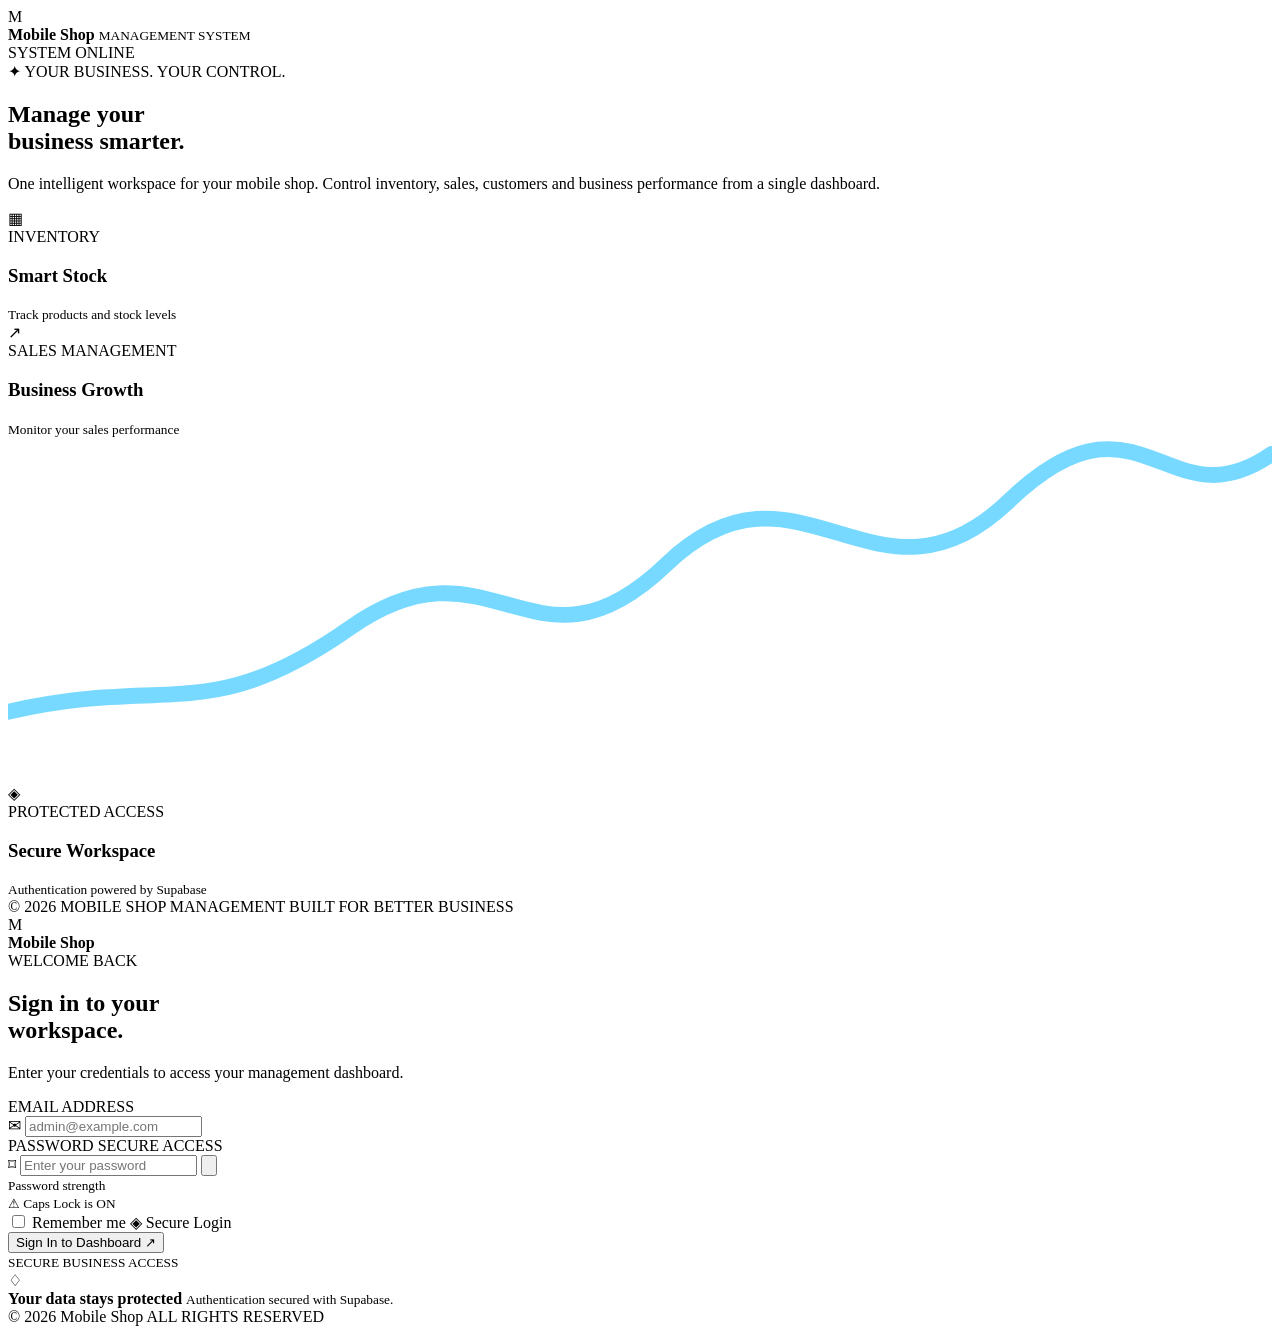
==== index.html @ 95c29c20 "Add files via upload" ====
<!DOCTYPE html>
<html lang="en">
<head>
    <meta charset="UTF-8">
    <meta name="viewport" content="width=device-width, initial-scale=1">
    <meta name="robots" content="noindex,nofollow">
    <title>Mobile Shop Management</title>
</head>
<body>
    <script>
        window.location.replace("./login.html");
    </script>
</body>
</html>
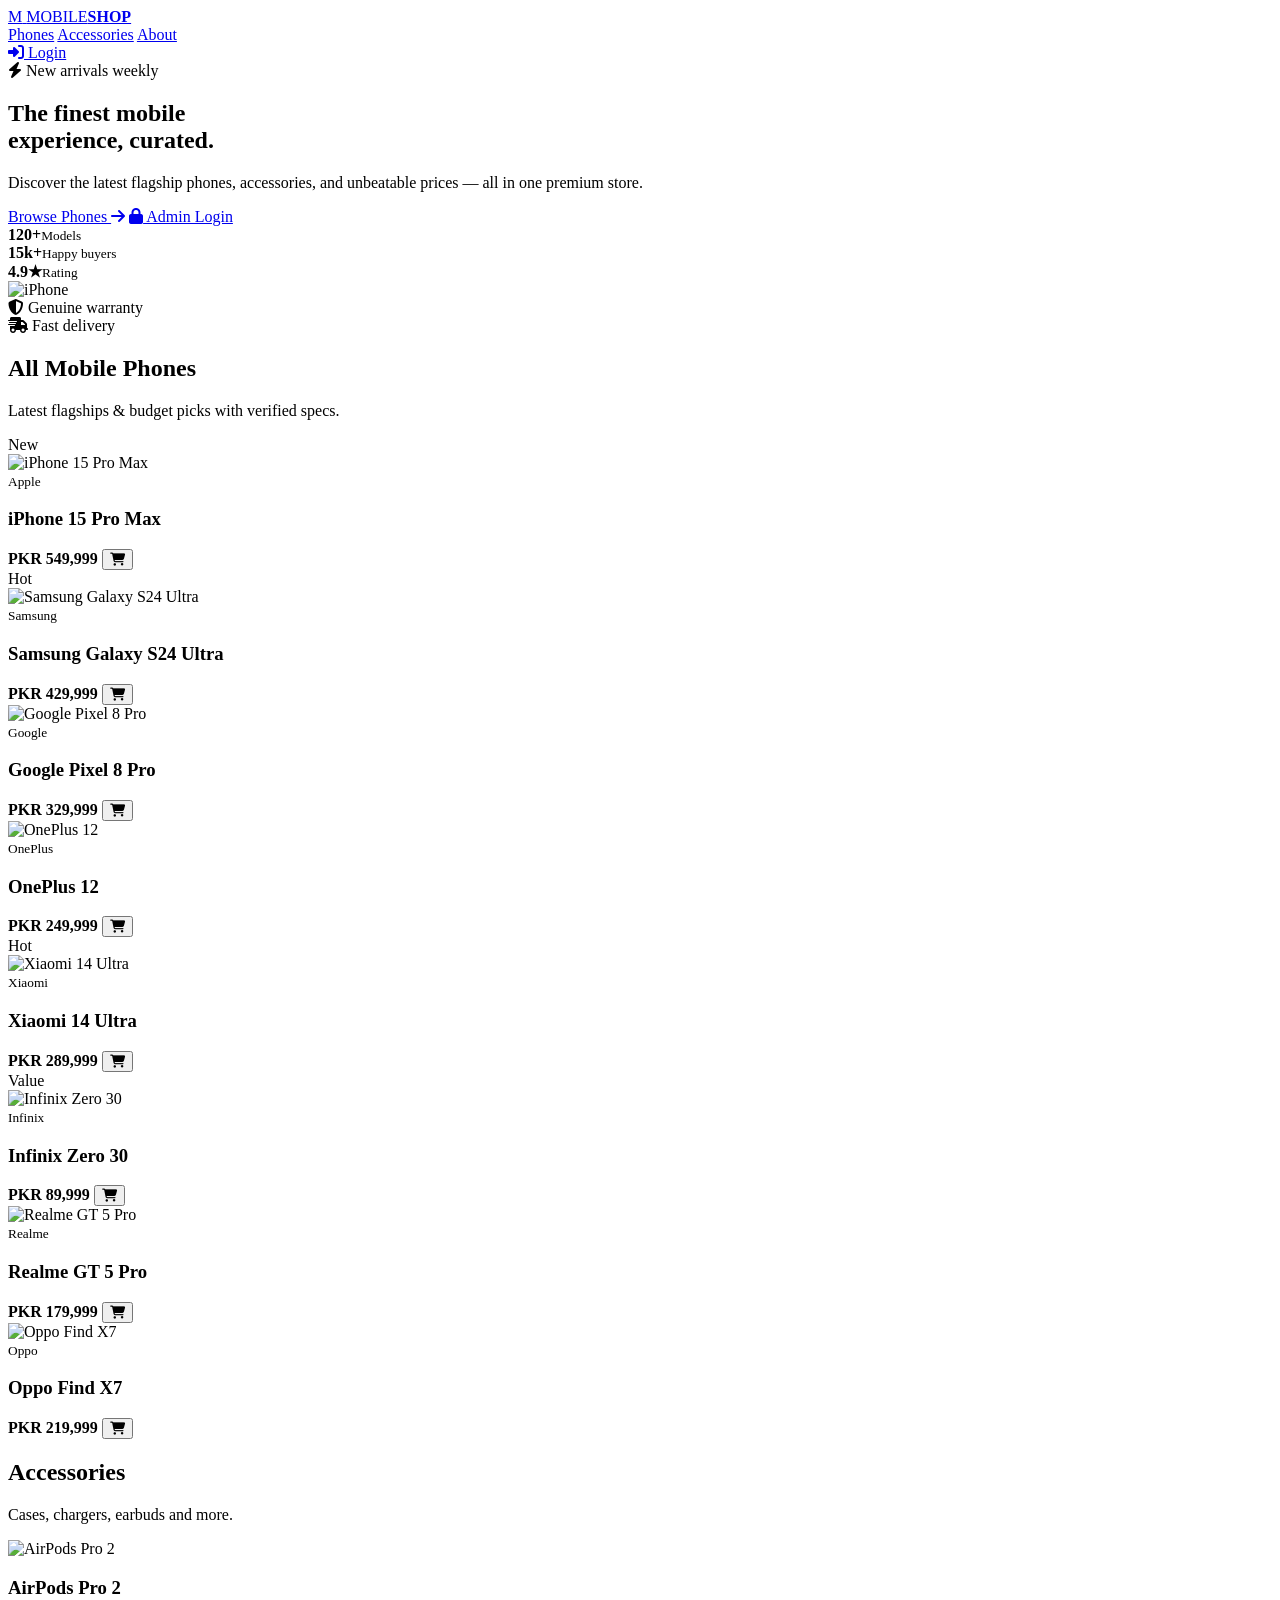
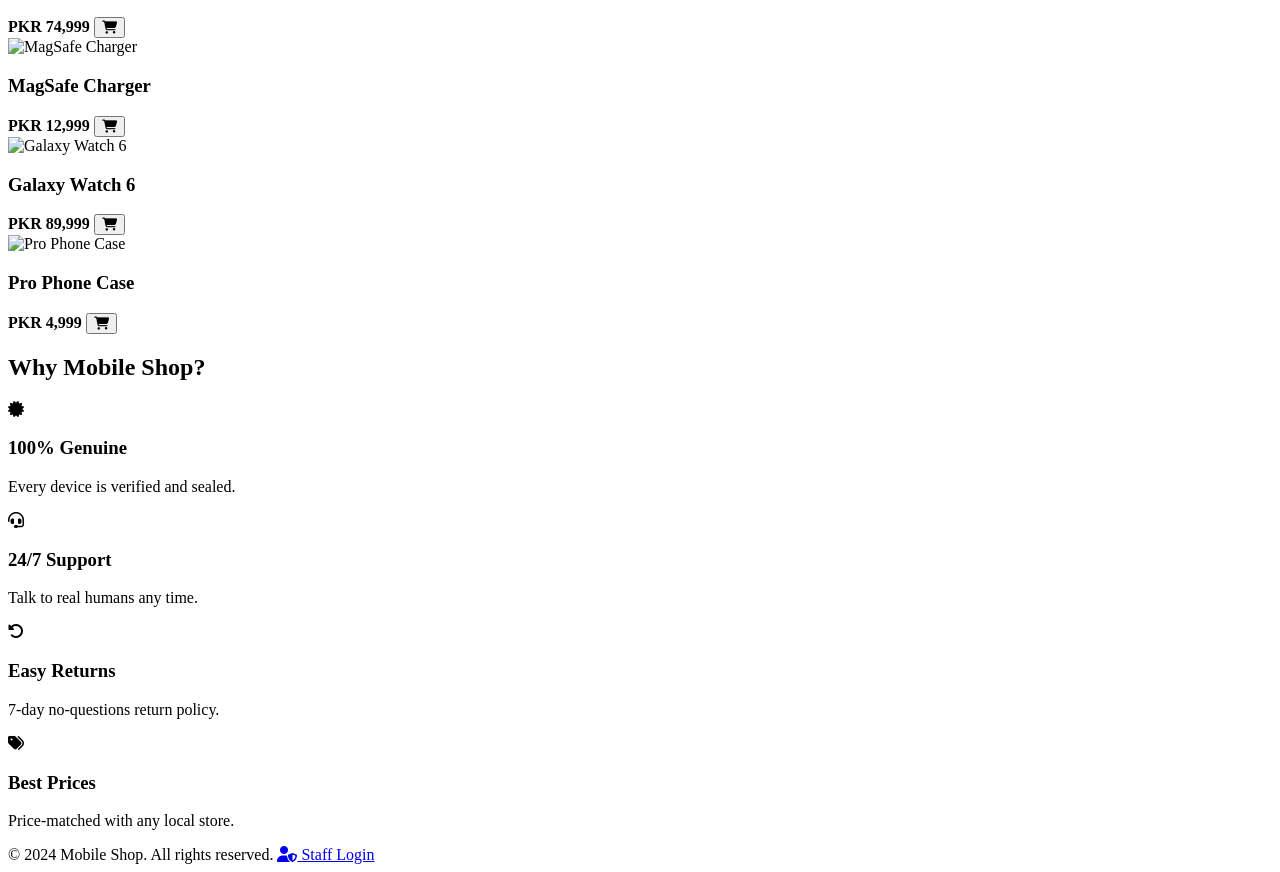
==== commit f0896551: "Update index.html" ====
--- a/index.html
+++ b/index.html
@@ -1,15 +1,136 @@
-
 <!DOCTYPE html>
 <html lang="en">
 <head>
-    <meta charset="UTF-8">
-    <meta name="viewport" content="width=device-width, initial-scale=1">
-    <meta name="robots" content="noindex,nofollow">
-    <title>Mobile Shop Management</title>
+<meta charset="UTF-8">
+<meta name="viewport" content="width=device-width, initial-scale=1">
+<title>Mobile Shop — Premium Phones & Accessories</title>
+<link rel="stylesheet" href="https://cdnjs.cloudflare.com/ajax/libs/font-awesome/6.4.0/css/all.min.css">
+<link rel="stylesheet" href="css/landing.css">
 </head>
 <body>
-    <script>
-        window.location.replace("./login.html");
-    </script>
+
+<!-- Liquid blobs -->
+<div class="blob blob-1"></div>
+<div class="blob blob-2"></div>
+<div class="blob blob-3"></div>
+<div class="blob blob-4"></div>
+
+<!-- NAV -->
+<header class="nav glass">
+    <a href="#" class="brand">
+        <span class="brand-mark">M</span>
+        <span>MOBILE<b>SHOP</b></span>
+    </a>
+    <nav class="nav-links">
+        <a href="#phones">Phones</a>
+        <a href="#accessories">Accessories</a>
+        <a href="#about">About</a>
+    </nav>
+    <a href="login.html" class="btn-login">
+        <i class="fa-solid fa-right-to-bracket"></i> Login
+    </a>
+</header>
+
+<!-- HERO -->
+<section class="hero">
+    <div class="hero-text">
+        <span class="chip glass"><i class="fa-solid fa-bolt"></i> New arrivals weekly</span>
+        <h1>The <span>finest</span> mobile<br>experience, curated.</h1>
+        <p>Discover the latest flagship phones, accessories, and unbeatable prices — all in one premium store.</p>
+        <div class="hero-actions">
+            <a href="#phones" class="btn-primary">Browse Phones <i class="fa-solid fa-arrow-right"></i></a>
+            <a href="login.html" class="btn-ghost glass"><i class="fa-solid fa-lock"></i> Admin Login</a>
+        </div>
+        <div class="stats glass">
+            <div><strong>120+</strong><small>Models</small></div>
+            <div><strong>15k+</strong><small>Happy buyers</small></div>
+            <div><strong>4.9★</strong><small>Rating</small></div>
+        </div>
+    </div>
+    <div class="hero-visual glass">
+        <img src="https://images.unsplash.com/photo-1592750475338-74b7b21085ab?w=700&q=80" alt="iPhone">
+        <div class="floating-card fc1 glass">
+            <i class="fa-solid fa-shield-halved"></i>
+            <span>Genuine warranty</span>
+        </div>
+        <div class="floating-card fc2 glass">
+            <i class="fa-solid fa-truck-fast"></i>
+            <span>Fast delivery</span>
+        </div>
+    </div>
+</section>
+
+<!-- PHONES -->
+<section id="phones" class="section">
+    <div class="section-head">
+        <h2>All Mobile Phones</h2>
+        <p>Latest flagships & budget picks with verified specs.</p>
+    </div>
+    <div class="grid" id="phoneGrid"></div>
+</section>
+
+<!-- ACCESSORIES -->
+<section id="accessories" class="section">
+    <div class="section-head">
+        <h2>Accessories</h2>
+        <p>Cases, chargers, earbuds and more.</p>
+    </div>
+    <div class="grid accessories" id="accGrid"></div>
+</section>
+
+<!-- ABOUT -->
+<section id="about" class="section about glass">
+    <h2>Why Mobile Shop?</h2>
+    <div class="about-grid">
+        <div><i class="fa-solid fa-certificate"></i><h3>100% Genuine</h3><p>Every device is verified and sealed.</p></div>
+        <div><i class="fa-solid fa-headset"></i><h3>24/7 Support</h3><p>Talk to real humans any time.</p></div>
+        <div><i class="fa-solid fa-rotate-left"></i><h3>Easy Returns</h3><p>7-day no-questions return policy.</p></div>
+        <div><i class="fa-solid fa-tags"></i><h3>Best Prices</h3><p>Price-matched with any local store.</p></div>
+    </div>
+</section>
+
+<footer class="footer">
+    <span>© 2024 Mobile Shop. All rights reserved.</span>
+    <a href="login.html"><i class="fa-solid fa-user-shield"></i> Staff Login</a>
+</footer>
+
+<script>
+/* ---------- Product data ---------- */
+const phones = [
+  { name:"iPhone 15 Pro Max", brand:"Apple", price:"PKR 549,999", img:"https://images.unsplash.com/photo-1592750475338-74b7b21085ab?w=500&q=80", tag:"New" },
+  { name:"Samsung Galaxy S24 Ultra", brand:"Samsung", price:"PKR 429,999", img:"https://images.unsplash.com/photo-1610945265064-0e34e5519bbf?w=500&q=80", tag:"Hot" },
+  { name:"Google Pixel 8 Pro", brand:"Google", price:"PKR 329,999", img:"https://images.unsplash.com/photo-1598327105666-5b89351aff97?w=500&q=80", tag:"" },
+  { name:"OnePlus 12", brand:"OnePlus", price:"PKR 249,999", img:"https://images.unsplash.com/photo-1567581935884-3349723552ca?w=500&q=80", tag:"" },
+  { name:"Xiaomi 14 Ultra", brand:"Xiaomi", price:"PKR 289,999", img:"https://images.unsplash.com/photo-1511707171634-5f897ff02aa9?w=500&q=80", tag:"Hot" },
+  { name:"Infinix Zero 30", brand:"Infinix", price:"PKR 89,999", img:"https://images.unsplash.com/photo-1565849904461-04a58ad377e0?w=500&q=80", tag:"Value" },
+  { name:"Realme GT 5 Pro", brand:"Realme", price:"PKR 179,999", img:"https://images.unsplash.com/photo-1574944985070-8f3ebc6b79d2?w=500&q=80", tag:"" },
+  { name:"Oppo Find X7", brand:"Oppo", price:"PKR 219,999", img:"https://images.unsplash.com/photo-1580910051074-3eb694886505?w=500&q=80", tag:"" },
+];
+
+const accessories = [
+  { name:"AirPods Pro 2", price:"PKR 74,999", img:"https://images.unsplash.com/photo-1600294037681-c80b4cb5b434?w=500&q=80" },
+  { name:"MagSafe Charger", price:"PKR 12,999", img:"https://images.unsplash.com/photo-1583863788434-e58a36330cf0?w=500&q=80" },
+  { name:"Galaxy Watch 6", price:"PKR 89,999", img:"https://images.unsplash.com/photo-1523275335684-37898b6baf30?w=500&q=80" },
+  { name:"Pro Phone Case", price:"PKR 4,999", img:"https://images.unsplash.com/photo-1541877944-ac82a091518a?w=500&q=80" },
+];
+
+/* ---------- Render ---------- */
+const card = (p) => `
+  <article class="product glass">
+    ${p.tag ? `<span class="tag">${p.tag}</span>` : ""}
+    <div class="product-img"><img src="${p.img}" alt="${p.name}" loading="lazy"></div>
+    <div class="product-info">
+      ${p.brand ? `<small>${p.brand}</small>` : ""}
+      <h3>${p.name}</h3>
+      <div class="price-row">
+        <strong>${p.price}</strong>
+        <button class="btn-cart" aria-label="Add to cart"><i class="fa-solid fa-cart-shopping"></i></button>
+      </div>
+    </div>
+  </article>`;
+
+document.getElementById('phoneGrid').innerHTML = phones.map(card).join('');
+document.getElementById('accGrid').innerHTML = accessories.map(card).join('');
+</script>
 </body>
 </html>
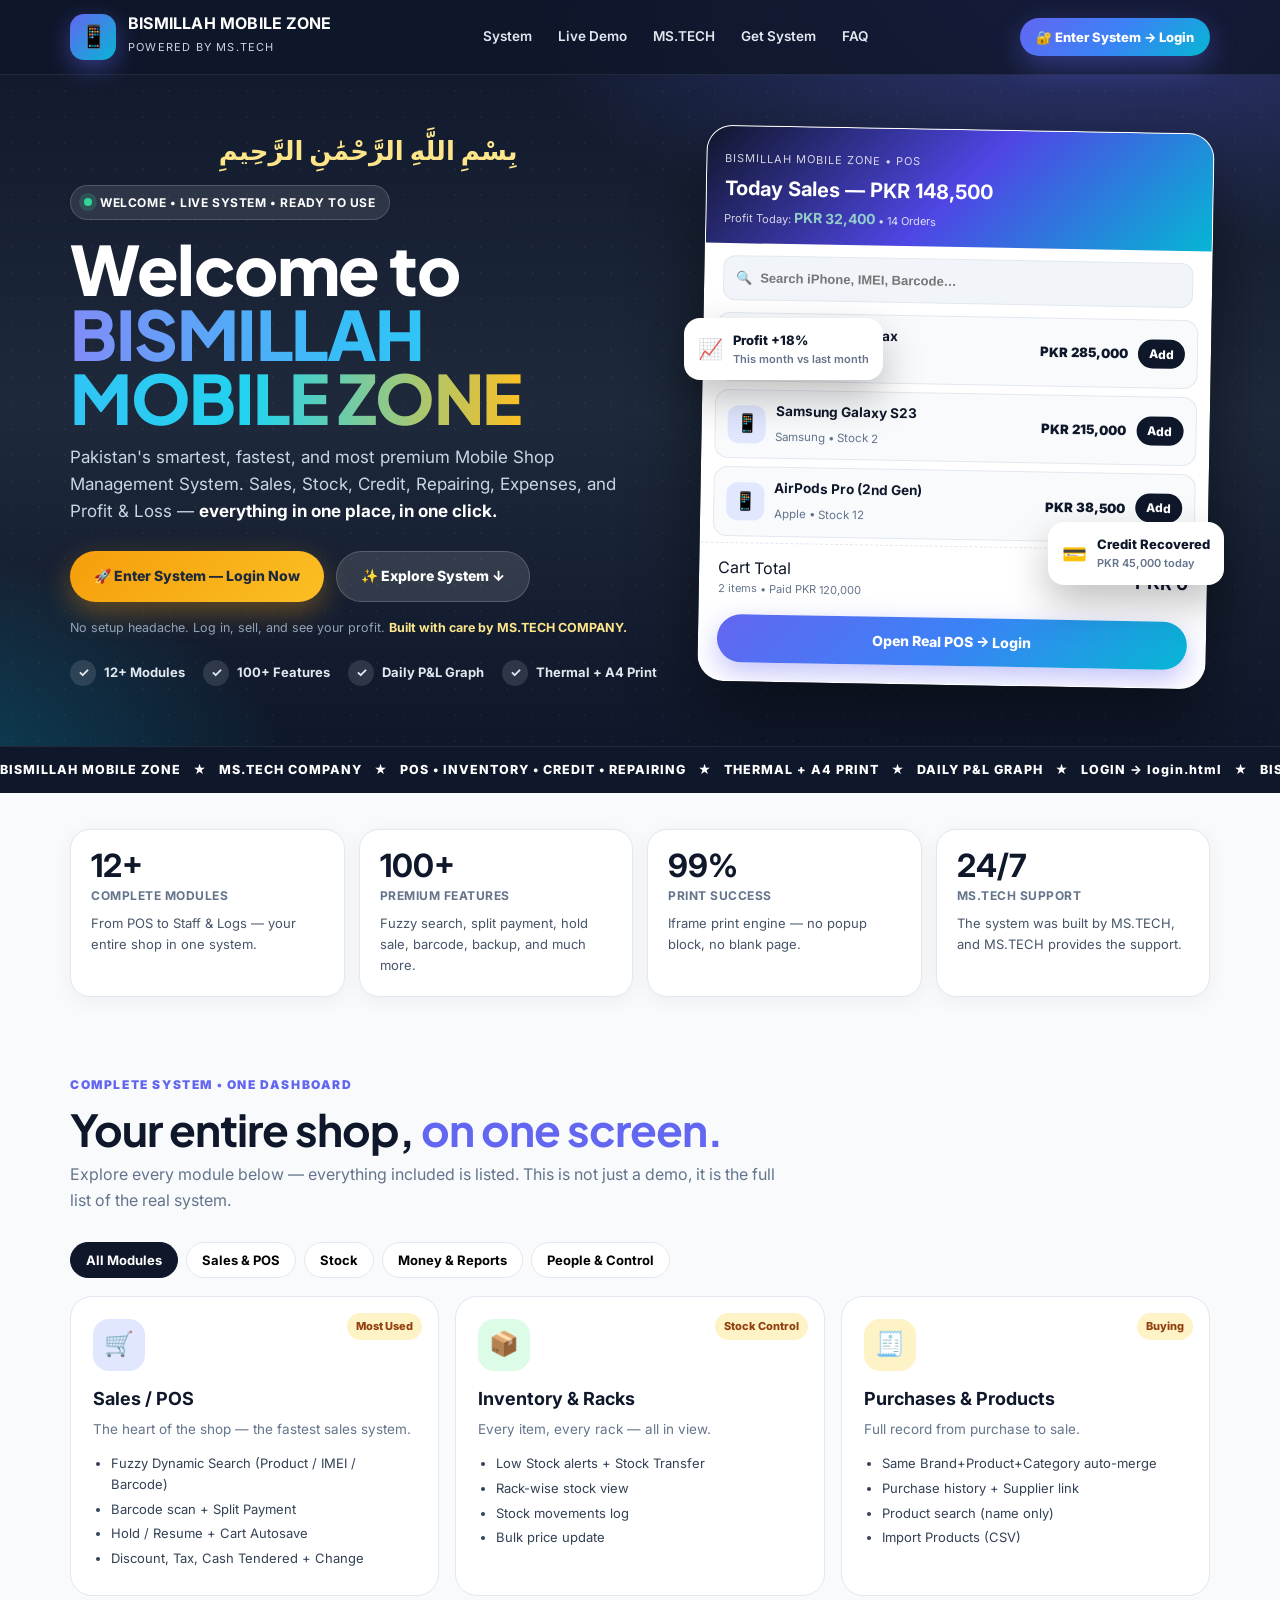
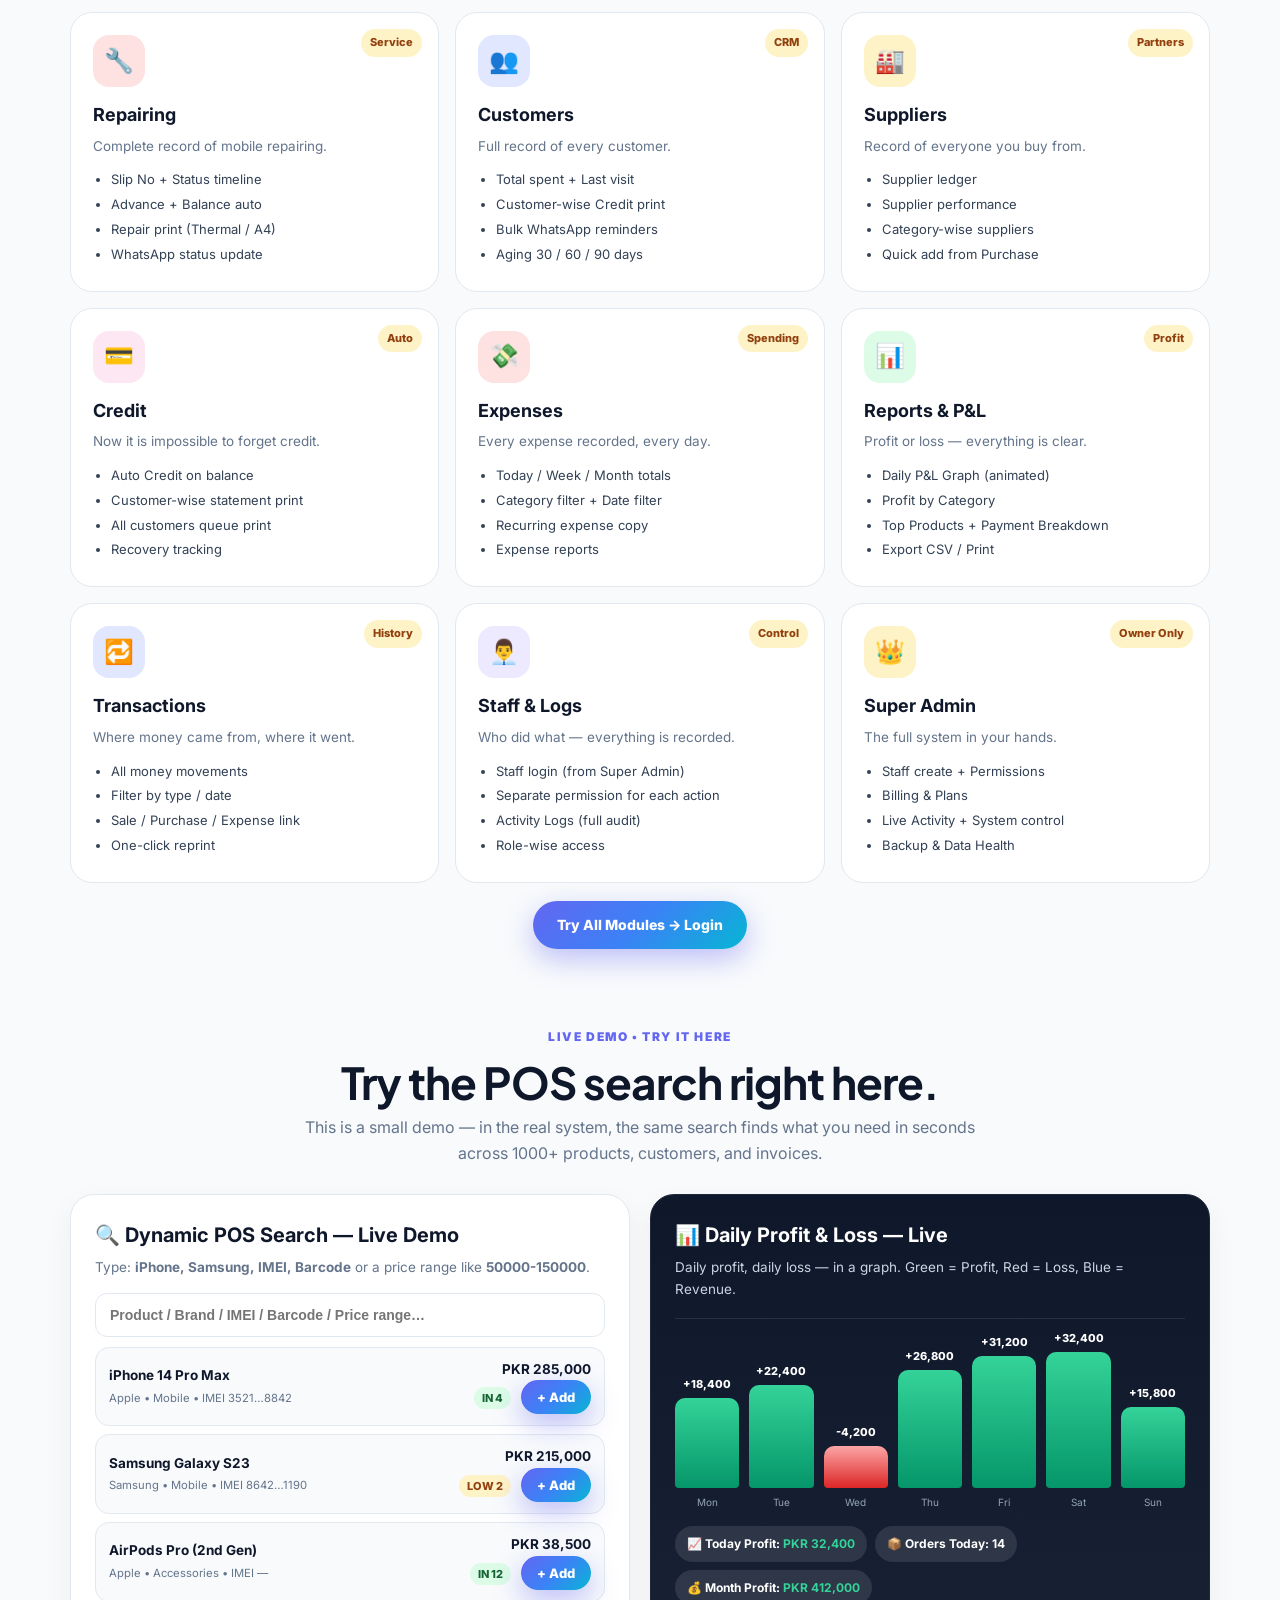
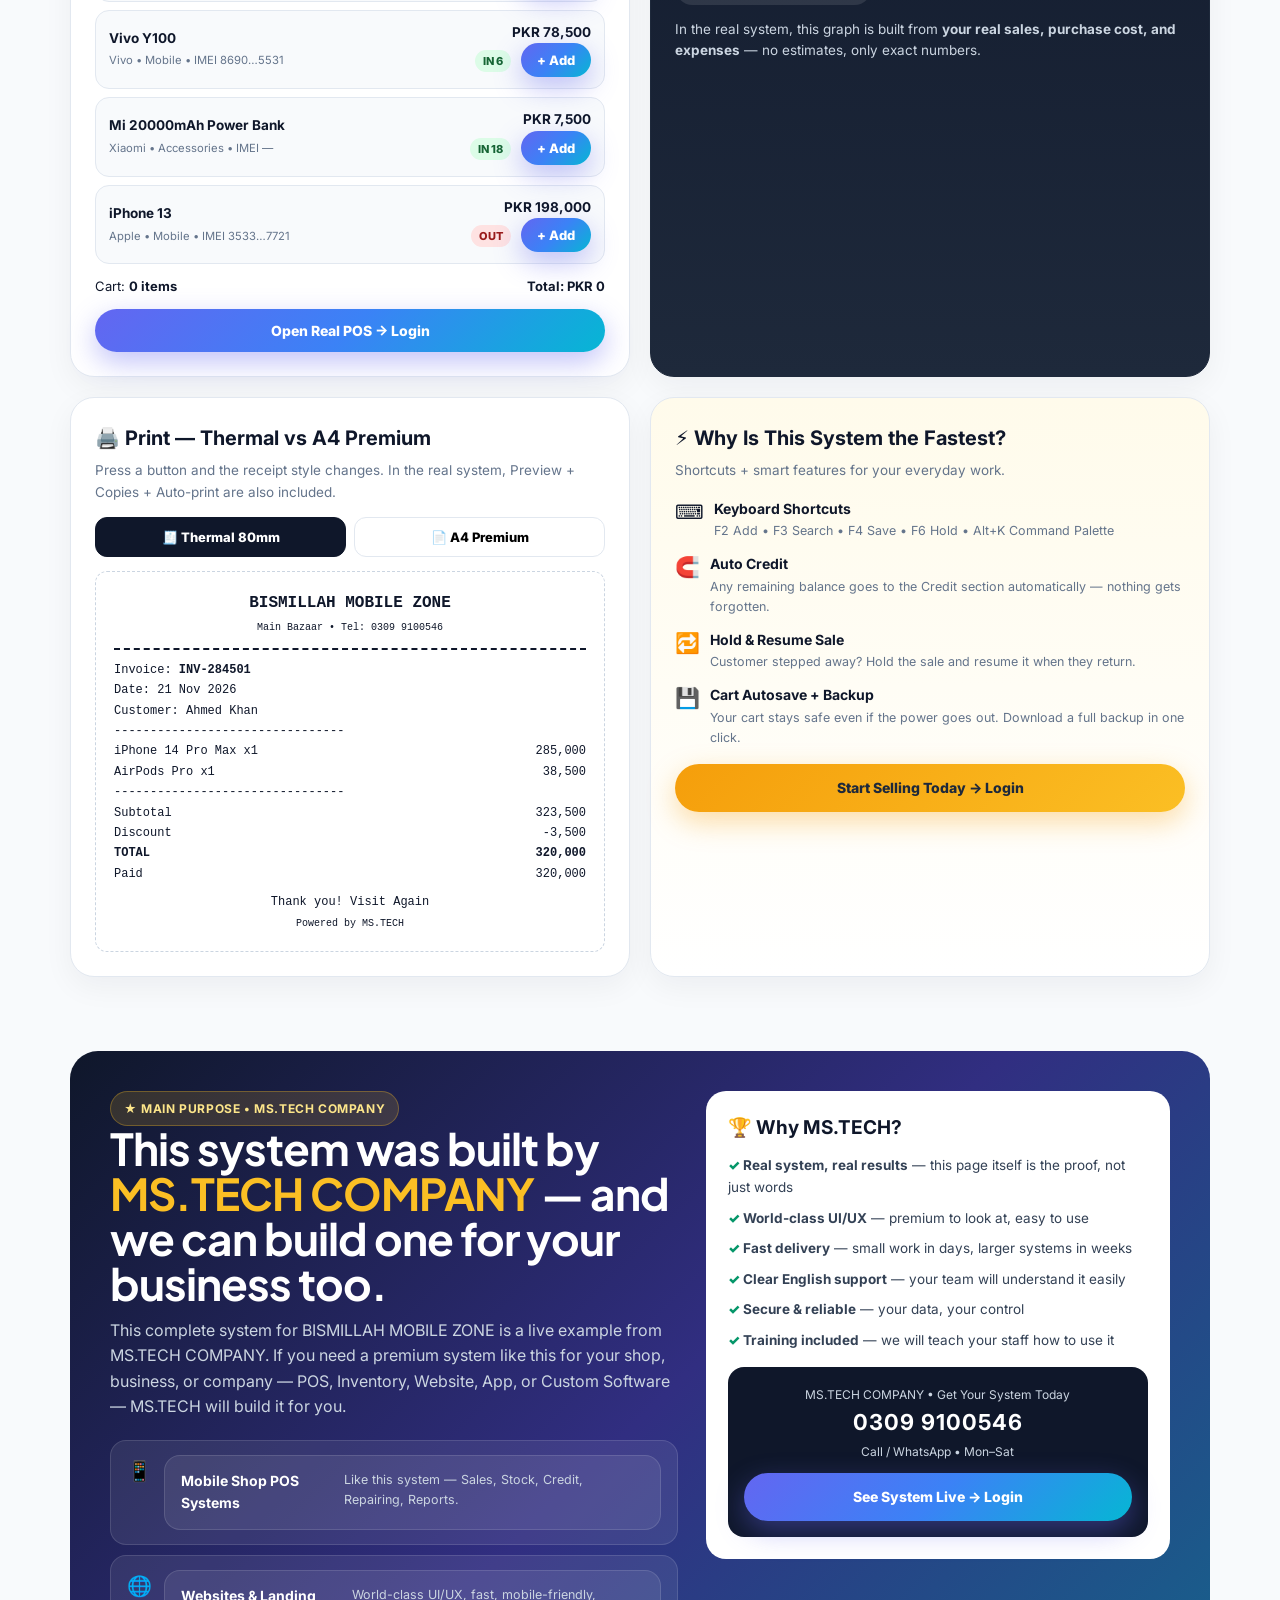
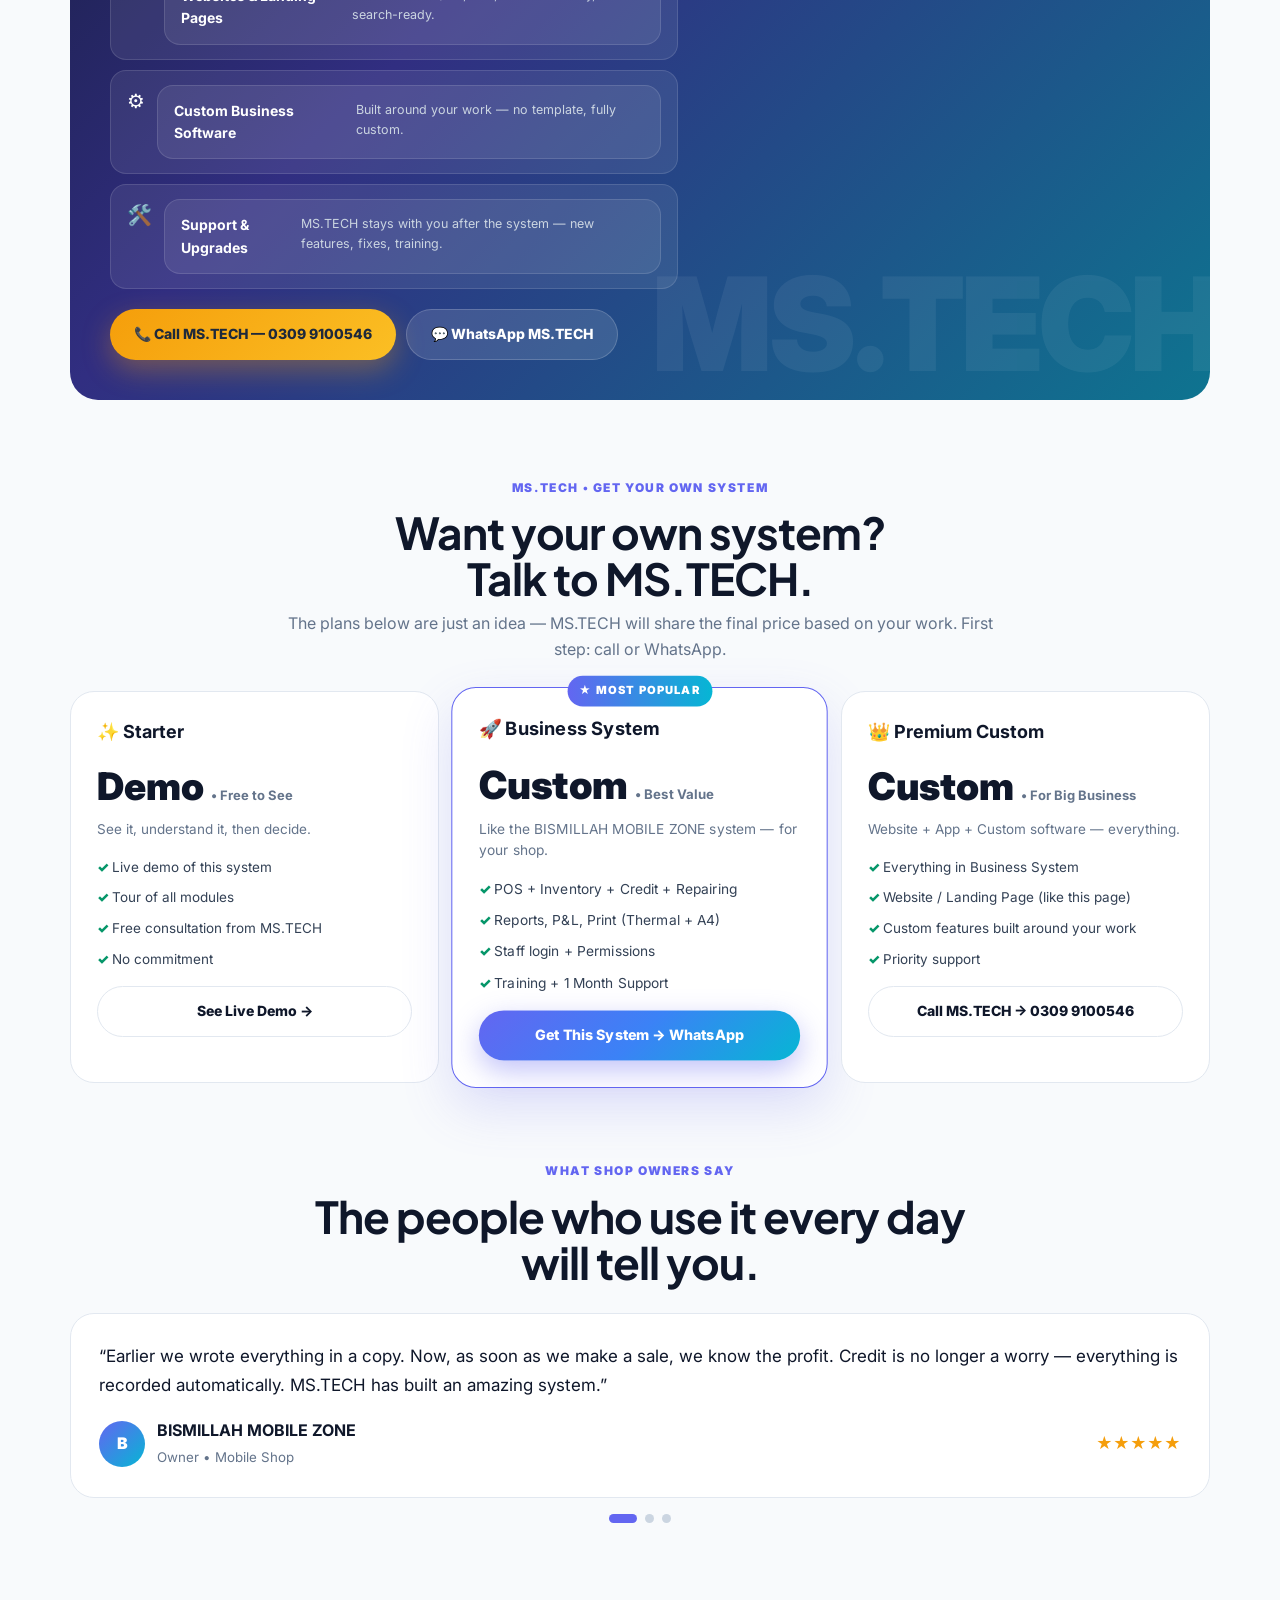
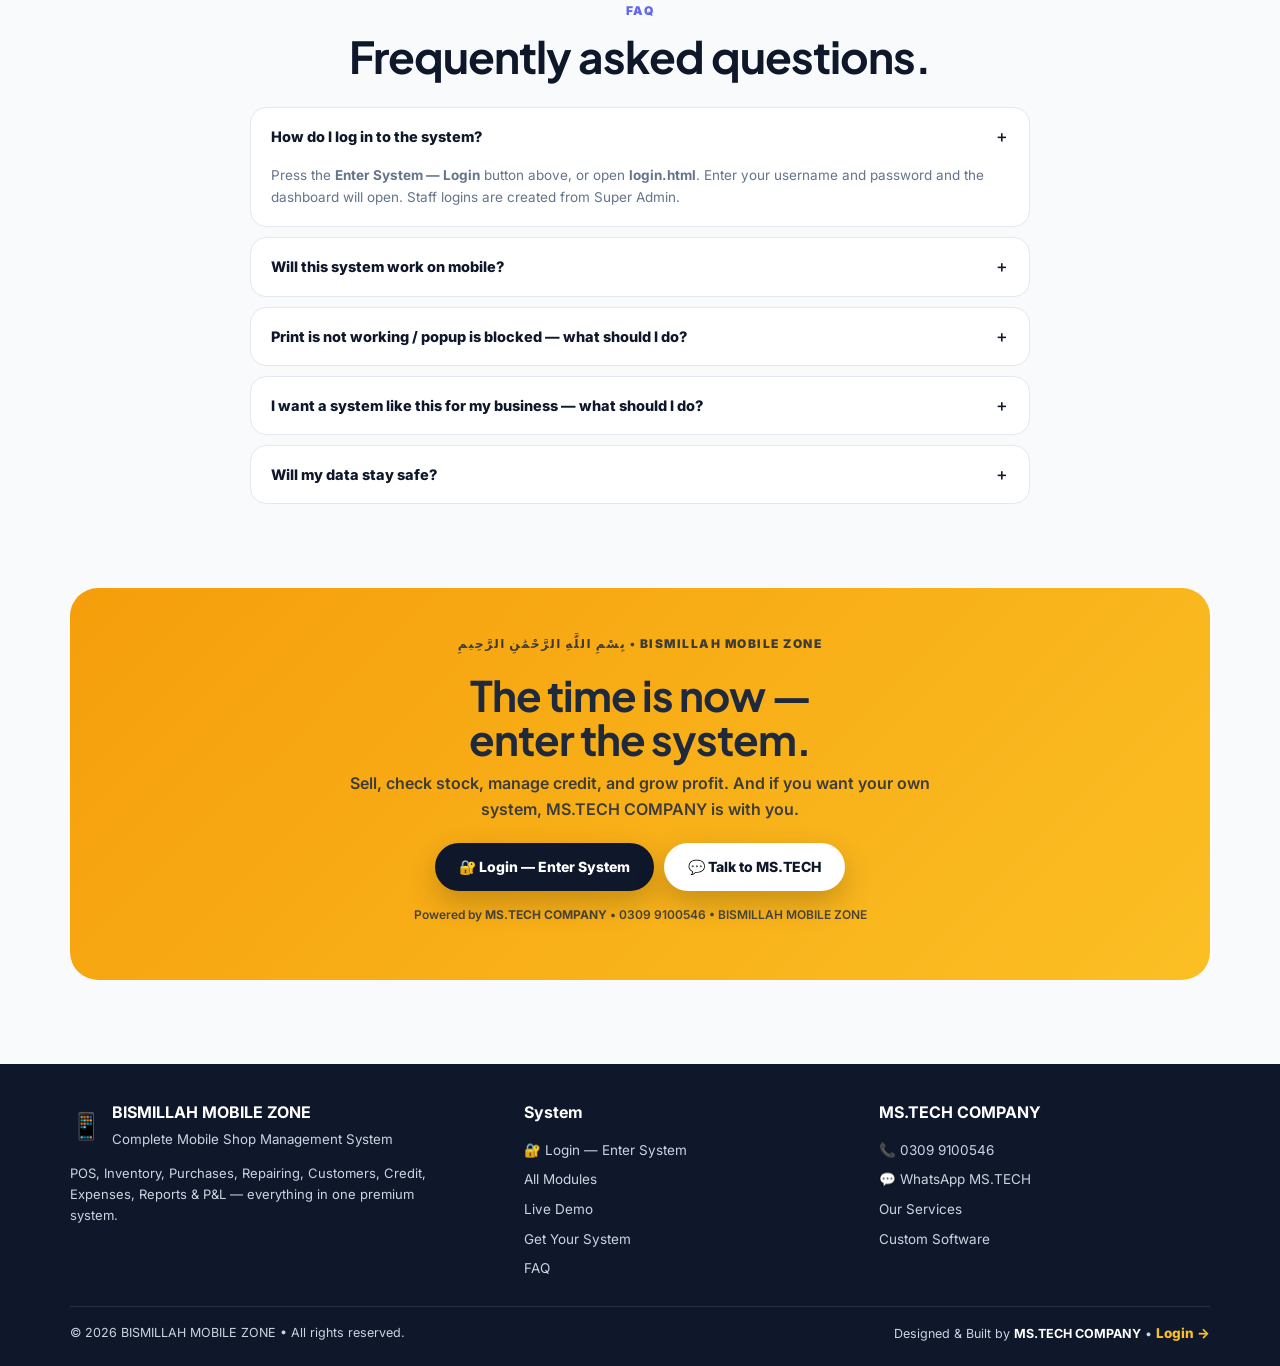
==== commit df27716d: "Update index.html" ====
--- a/index.html
+++ b/index.html
@@ -2,135 +2,430 @@
 <html lang="en">
 <head>
 <meta charset="UTF-8">
-<meta name="viewport" content="width=device-width, initial-scale=1">
-<title>Mobile Shop — Premium Phones & Accessories</title>
-<link rel="stylesheet" href="https://cdnjs.cloudflare.com/ajax/libs/font-awesome/6.4.0/css/all.min.css">
-<link rel="stylesheet" href="css/landing.css">
+<meta name="viewport" content="width=device-width, initial-scale=1.0">
+<title>BISMILLAH MOBILE ZONE — Powered by MS.TECH COMPANY</title>
+<meta name="description" content="BISMILLAH MOBILE ZONE — Complete Mobile Shop Management System. POS, Inventory, Credit, Repairing, Reports & P&L. Built by MS.TECH COMPANY.">
+<link rel="preconnect" href="https://fonts.googleapis.com">
+<link href="https://fonts.googleapis.com/css2?family=Inter:wght@400;500;600;700;800;900&family=Plus+Jakarta+Sans:wght@500;600;700;800&display=swap" rel="stylesheet">
+<style>
+*{margin:0;padding:0;box-sizing:border-box}
+:root{--navy:#0F172A;--navy2:#1E293B;--indigo:#6366F1;--blue:#3B82F6;--cyan:#06B6D4;--gold:#F59E0B;--gold2:#FBBF24;--green:#10B981;--red:#EF4444;--bg:#F8FAFC;--card:#fff;--text:#0F172A;--muted:#64748B;--line:#E2E8F0;--radius:22px}
+html{scroll-behavior:smooth}
+body{font-family:'Inter',system-ui,-apple-system,sans-serif;color:var(--text);background:var(--bg);line-height:1.6;overflow-x:hidden}
+a{text-decoration:none;color:inherit}
+button{font-family:inherit;cursor:pointer}
+.container{max-width:1180px;margin:0 auto;padding:0 20px}
+.nav{position:fixed;top:0;left:0;right:0;z-index:100;background:rgba(15,23,42,.82);backdrop-filter:blur(16px);border-bottom:1px solid rgba(255,255,255,.08)}
+.nav-in{max-width:1180px;margin:0 auto;padding:14px 20px;display:flex;align-items:center;justify-content:space-between;gap:16px}
+.logo{display:flex;align-items:center;gap:12px}
+.logo-mark{width:46px;height:46px;border-radius:14px;background:linear-gradient(135deg,#6366F1,#06B6D4);display:grid;place-items:center;font-size:22px;box-shadow:0 8px 24px rgba(99,102,241,.45)}
+.logo b{color:#fff;font-size:16px;line-height:1.1;display:block;letter-spacing:.2px}
+.logo small{color:#CBD5E1;font-size:11px;letter-spacing:1.2px;text-transform:uppercase}
+.nav-links{display:flex;gap:26px;align-items:center}
+.nav-links a{color:#E2E8F0;font-size:13.5px;font-weight:600}
+.nav-links a:hover{color:#fff}
+.btn{display:inline-flex;align-items:center;justify-content:center;gap:8px;border:none;border-radius:999px;padding:13px 24px;font-weight:800;font-size:14px;transition:.2s}
+.btn-primary{background:linear-gradient(135deg,#6366F1,#3B82F6,#06B6D4);color:#fff;box-shadow:0 10px 28px rgba(99,102,241,.4)}
+.btn-primary:hover{transform:translateY(-2px);box-shadow:0 16px 36px rgba(99,102,241,.5)}
+.btn-gold{background:linear-gradient(135deg,#F59E0B,#FBBF24);color:#1E293B;box-shadow:0 10px 28px rgba(245,158,11,.35)}
+.btn-gold:hover{transform:translateY(-2px)}
+.btn-ghost{background:rgba(255,255,255,.12);color:#fff;border:1px solid rgba(255,255,255,.18)}
+.btn-white{background:#fff;color:#0F172A}
+.btn-outline{background:#fff;color:#0F172A;border:1.5px solid var(--line)}
+.btn-sm{padding:9px 16px;font-size:13px}
+@media(max-width:820px){.nav-links{display:none}.logo b{font-size:14px}}
+.hero{background:radial-gradient(1000px 500px at 85% -5%,rgba(99,102,241,.45),transparent 60%),radial-gradient(800px 500px at -10% 110%,rgba(6,182,212,.35),transparent 55%),linear-gradient(180deg,#0F172A 0%,#1E293B 55%,#0F172A 100%);color:#fff;padding:128px 0 60px;position:relative;overflow:hidden}
+.hero::before{content:"";position:absolute;inset:0;background-image:radial-gradient(rgba(255,255,255,.14) 1px,transparent 1px);background-size:26px 26px;opacity:.25;pointer-events:none}
+.hero-grid{position:relative;display:grid;grid-template-columns:1.08fr .92fr;gap:36px;align-items:center}
+@media(max-width:900px){.hero-grid{grid-template-columns:1fr}.hero{padding-top:110px}}
+.bismillah{text-align:center;font-size:26px;line-height:1.8;color:#FDE68A;font-weight:700;margin-bottom:10px}
+.badge{display:inline-flex;gap:8px;align-items:center;background:rgba(255,255,255,.1);border:1px solid rgba(255,255,255,.16);padding:7px 13px;border-radius:999px;font-size:12px;font-weight:700;letter-spacing:.6px;text-transform:uppercase}
+.badge i{width:8px;height:8px;border-radius:50%;background:#34D399;box-shadow:0 0 0 5px rgba(52,211,153,.18);display:inline-block}
+.hero h1{font-family:'Plus Jakarta Sans',Inter,sans-serif;font-size:clamp(42px,6vw,68px);line-height:.95;font-weight:900;letter-spacing:-1.5px;margin:16px 0 14px}
+.hero h1 span{background:linear-gradient(90deg,#818CF8,#38BDF8,#22D3EE,#FBBF24);-webkit-background-clip:text;-webkit-text-fill-color:transparent;background-clip:text}
+.hero p.sub{color:#CBD5E1;font-size:17px;max-width:560px}
+.hero p.sub b{color:#fff}
+.hero-ctas{display:flex;gap:12px;flex-wrap:wrap;margin-top:26px}
+.hero-note{margin-top:16px;font-size:12.5px;color:#94A3B8}
+.hero-note b{color:#FDE68A}
+.trust{display:flex;gap:18px;flex-wrap:wrap;margin-top:22px}
+.trust div{display:flex;gap:8px;align-items:center;font-size:13px;font-weight:700;color:#E2E8F0}
+.trust span{width:26px;height:26px;border-radius:50%;background:rgba(255,255,255,.12);display:grid;place-items:center}
+.phone{position:relative}
+.phone-card{background:#fff;color:#0F172A;border-radius:26px;overflow:hidden;box-shadow:0 30px 70px rgba(0,0,0,.45);border:1px solid rgba(255,255,255,.2);transform:rotate(1deg)}
+.phone-top{background:linear-gradient(135deg,#0F172A,#4F46E5,#06B6D4);color:#fff;padding:18px 18px 14px}
+.phone-top small{opacity:.8;font-size:11px;letter-spacing:1px;text-transform:uppercase}
+.phone-top b{font-size:20px;display:block;margin-top:2px}
+.phone-search{margin:12px 18px 0;background:#F1F5F9;border:1.5px solid #E2E8F0;border-radius:12px;padding:11px 12px;display:flex;gap:8px;align-items:center;font-size:13px;color:#64748B}
+.phone-search input{border:none;background:transparent;outline:none;width:100%;font-size:13px;font-weight:600;color:#0F172A}
+.phone-list{padding:12px 12px 6px;display:grid;gap:8px}
+.mini-prod{display:flex;align-items:center;gap:10px;background:#F8FAFC;border:1px solid #E2E8F0;border-radius:14px;padding:10px 12px}
+.mini-prod .ico{width:38px;height:38px;border-radius:11px;background:#E0E7FF;display:grid;place-items:center;font-size:18px}
+.mini-prod b{font-size:13.5px;display:block}
+.mini-prod small{color:#64748B;font-size:11.5px}
+.mini-prod .price{margin-left:auto;font-weight:900;font-size:13px}
+.mini-prod .add{background:#0F172A;color:#fff;border:none;border-radius:999px;padding:7px 11px;font-size:12px;font-weight:800}
+.phone-total{padding:12px 18px 16px;border-top:1px dashed #E2E8F0;display:flex;justify-content:space-between;align-items:center}
+.phone-total b{font-size:18px}
+.float-card{position:absolute;background:#fff;color:#0F172A;border-radius:16px;padding:12px 14px;box-shadow:0 18px 40px rgba(0,0,0,.25);display:flex;gap:10px;align-items:center;font-size:13px;font-weight:800}
+.float-card small{display:block;color:#64748B;font-weight:600;font-size:11px}
+.float-1{left:-18px;top:34%;animation:float 3.5s ease-in-out infinite}
+.float-2{right:-14px;bottom:18%;animation:float 4.2s ease-in-out infinite}
+@keyframes float{0%,100%{transform:translateY(0)}50%{transform:translateY(-8px)}}
+@media(max-width:900px){.float-1{left:6px}.float-2{right:6px}}
+.marquee{background:#0F172A;color:#fff;overflow:hidden;padding:13px 0;border-top:1px solid rgba(255,255,255,.08)}
+.marquee-track{display:flex;gap:36px;white-space:nowrap;animation:scroll 22s linear infinite;font-weight:800;letter-spacing:1px;font-size:12.5px}
+.marquee-track span{color:#FBBF24}
+@keyframes scroll{from{transform:translateX(0)}to{transform:translateX(-50%)}}
+.stats{padding:36px 0 10px}
+.stats-grid{display:grid;grid-template-columns:repeat(4,1fr);gap:14px}
+@media(max-width:820px){.stats-grid{grid-template-columns:repeat(2,1fr)}}
+.stat{background:#fff;border:1px solid var(--line);border-radius:20px;padding:20px;box-shadow:0 4px 20px rgba(15,23,42,.05)}
+.stat b{font-size:32px;line-height:1;display:block}
+.stat small{color:var(--muted);font-weight:700;font-size:12px;letter-spacing:.5px;text-transform:uppercase}
+.stat p{font-size:13px;color:#475569;margin-top:6px}
+.section{padding:64px 0}
+.section-head{max-width:720px;margin-bottom:28px}
+.eyebrow{font-size:12px;font-weight:900;letter-spacing:1.6px;text-transform:uppercase;color:#6366F1}
+.section-head h2{font-family:'Plus Jakarta Sans',sans-serif;font-size:clamp(30px,4vw,44px);line-height:1.05;letter-spacing:-1px;margin:10px 0 10px}
+.section-head p{color:var(--muted);font-size:16px}
+.section-head.center{margin-left:auto;margin-right:auto;text-align:center}
+.tabs{display:flex;gap:8px;flex-wrap:wrap;margin-bottom:18px}
+.tab{border:1.5px solid var(--line);background:#fff;padding:9px 15px;border-radius:999px;font-weight:700;font-size:13px}
+.tab.active{background:#0F172A;color:#fff;border-color:#0F172A}
+.modules{display:grid;grid-template-columns:repeat(3,1fr);gap:16px}
+@media(max-width:900px){.modules{grid-template-columns:repeat(2,1fr)}}
+@media(max-width:560px){.modules{grid-template-columns:1fr}}
+.mod{background:#fff;border:1px solid var(--line);border-radius:22px;padding:22px;transition:.2s;position:relative;overflow:hidden}
+.mod:hover{transform:translateY(-4px);box-shadow:0 18px 40px rgba(15,23,42,.1);border-color:#C7D2FE}
+.mod .ico{width:52px;height:52px;border-radius:16px;display:grid;place-items:center;font-size:24px;margin-bottom:14px}
+.mod h3{font-size:18px;margin-bottom:6px}
+.mod p{font-size:13.5px;color:var(--muted)}
+.mod ul{margin:12px 0 0;padding-left:18px;font-size:13px;color:#334155}
+.mod ul li{margin:4px 0}
+.mod .tag{position:absolute;top:16px;right:16px;background:#FEF3C7;color:#92400E;font-size:11px;font-weight:800;padding:5px 9px;border-radius:999px}
+.split{display:grid;grid-template-columns:1fr 1fr;gap:20px;align-items:stretch}
+@media(max-width:900px){.split{grid-template-columns:1fr}}
+.panel{background:#fff;border:1px solid var(--line);border-radius:24px;padding:24px;box-shadow:0 10px 30px rgba(15,23,42,.05)}
+.panel.dark{background:linear-gradient(180deg,#0F172A,#1E293B);color:#fff;border-color:#1E293B}
+.panel h3{font-size:20px;margin-bottom:6px}
+.panel p{font-size:13.5px;color:var(--muted)}
+.panel.dark p{color:#CBD5E1}
+.demo-input{width:100%;padding:13px 14px;border:1.5px solid var(--line);border-radius:12px;font-size:14px;font-weight:600;outline:none;margin:14px 0 10px}
+.demo-input:focus{border-color:#6366F1;box-shadow:0 0 0 4px rgba(99,102,241,.15)}
+.demo-row{display:flex;justify-content:space-between;align-items:center;background:#F8FAFC;border:1px solid var(--line);border-radius:14px;padding:11px 13px;margin-bottom:8px;font-size:13.5px}
+.demo-row b{font-size:13.5px}
+.demo-row small{color:#64748B}
+.chip{font-size:11px;font-weight:800;padding:4px 8px;border-radius:999px}
+.chip.green{background:#DCFCE7;color:#166534}.chip.amber{background:#FEF3C7;color:#92400E}.chip.red{background:#FEE2E2;color:#991B1B}
+.print-toggle{display:flex;gap:8px;margin:14px 0}
+.print-toggle button{flex:1;padding:11px;border-radius:12px;border:1.5px solid var(--line);background:#fff;font-weight:800;font-size:13px}
+.print-toggle button.active{background:#0F172A;color:#fff;border-color:#0F172A}
+.receipt{background:#fff;color:#0F172A;border-radius:12px;padding:18px;border:1px dashed #CBD5E1;font-family:ui-monospace,monospace;font-size:12px;line-height:1.7}
+.receipt.a4{font-family:Inter,sans-serif}
+.receipt .r-head{text-align:center;border-bottom:2px dashed #0F172A;padding-bottom:10px;margin-bottom:10px}
+.receipt .r-head b{font-size:16px}
+.receipt .r-row{display:flex;justify-content:space-between}
+.chart{height:170px;display:flex;align-items:flex-end;gap:10px;margin-top:18px;padding-top:10px;border-top:1px solid rgba(255,255,255,.1)}
+.bar{flex:1;border-radius:10px 10px 4px 4px;position:relative;min-height:12px;transition:.4s}
+.bar span{position:absolute;top:-22px;left:50%;transform:translateX(-50%);font-size:11px;font-weight:800;color:#fff;white-space:nowrap}
+.bar small{position:absolute;bottom:-22px;left:50%;transform:translateX(-50%);font-size:10px;color:#94A3B8;white-space:nowrap}
+.mstech{background:linear-gradient(135deg,#0F172A 0%,#312E81 45%,#0E7490 100%);color:#fff;border-radius:28px;padding:40px;position:relative;overflow:hidden}
+.mstech::after{content:"MS.TECH";position:absolute;right:-10px;bottom:-28px;font-size:130px;font-weight:900;opacity:.06;letter-spacing:-4px}
+.mstech-grid{display:grid;grid-template-columns:1.1fr .9fr;gap:28px;position:relative}
+@media(max-width:900px){.mstech-grid{grid-template-columns:1fr}.mstech{padding:28px 20px}}
+.mstech h2{font-family:'Plus Jakarta Sans',sans-serif;font-size:clamp(30px,4vw,44px);line-height:1.02;letter-spacing:-1px}
+.mstech h2 span{color:#FBBF24}
+.mstech p{color:#CBD5E1;margin-top:12px}
+.service-list{display:grid;gap:10px;margin-top:20px}
+.service-list div{background:rgba(255,255,255,.08);border:1px solid rgba(255,255,255,.12);border-radius:16px;padding:14px 16px;display:flex;gap:12px;align-items:flex-start}
+.service-list b{display:block;font-size:14px}
+.service-list small{color:#CBD5E1;font-size:12.5px}
+.ms-card{background:#fff;color:#0F172A;border-radius:20px;padding:22px}
+.ms-card h3{font-size:19px}
+.ms-card ul{list-style:none;margin-top:12px;display:grid;gap:9px;font-size:13.5px;color:#334155}
+.ms-card ul li::before{content:"✓ ";color:#059669;font-weight:900}
+.ms-contact{margin-top:16px;background:#0F172A;color:#fff;border-radius:16px;padding:16px;text-align:center}
+.ms-contact b{font-size:22px;letter-spacing:1px}
+.ms-contact small{display:block;color:#CBD5E1;font-size:12px;margin-top:2px}
+.plans{display:grid;grid-template-columns:repeat(3,1fr);gap:16px}
+@media(max-width:900px){.plans{grid-template-columns:1fr}}
+.plan{background:#fff;border:1.5px solid var(--line);border-radius:24px;padding:26px;position:relative}
+.plan.pop{border-color:#6366F1;box-shadow:0 20px 50px rgba(99,102,241,.18);transform:scale(1.02)}
+.plan .pop-tag{position:absolute;top:-12px;left:50%;transform:translateX(-50%);background:linear-gradient(90deg,#6366F1,#06B6D4);color:#fff;font-size:11px;font-weight:900;letter-spacing:1px;padding:6px 12px;border-radius:999px;white-space:nowrap}
+.plan h3{font-size:18px}
+.plan .price{font-size:38px;font-weight:900;margin:10px 0 2px}
+.plan .price small{font-size:13px;color:#64748B;font-weight:700}
+.plan ul{list-style:none;margin:16px 0;display:grid;gap:9px;font-size:13.5px;color:#334155}
+.plan ul li::before{content:"✓ ";color:#059669;font-weight:900}
+.plan .btn{width:100%}
+.testi{overflow:hidden}
+.testi-track{display:flex;transition:transform .5s ease}
+.testi-card{min-width:100%;background:#fff;border:1px solid var(--line);border-radius:24px;padding:28px}
+.testi-card p{font-size:17px;line-height:1.7}
+.testi-who{display:flex;gap:12px;align-items:center;margin-top:18px}
+.avatar{width:46px;height:46px;border-radius:50%;background:linear-gradient(135deg,#6366F1,#06B6D4);color:#fff;display:grid;place-items:center;font-weight:900}
+.dots{display:flex;gap:8px;justify-content:center;margin-top:16px}
+.dot{width:9px;height:9px;border-radius:50%;background:#CBD5E1;border:none}
+.dot.active{background:#6366F1;width:28px;border-radius:999px}
+.faq{border:1px solid var(--line);background:#fff;border-radius:16px;margin-bottom:10px;overflow:hidden}
+.faq summary{padding:17px 20px;font-weight:800;font-size:14.5px;cursor:pointer;list-style:none;display:flex;justify-content:space-between;align-items:center}
+.faq summary::-webkit-details-marker{display:none}
+.faq p{padding:0 20px 18px;color:#64748B;font-size:13.5px}
+.cta{background:linear-gradient(135deg,#F59E0B,#FBBF24);border-radius:28px;padding:36px;text-align:center;color:#1E293B;position:relative;overflow:hidden}
+.cta h2{font-family:'Plus Jakarta Sans',sans-serif;font-size:clamp(28px,4vw,42px);line-height:1.05;letter-spacing:-1px}
+.cta p{font-weight:600;opacity:.85;margin:10px auto 20px;max-width:620px}
+.cta .btn{box-shadow:0 12px 30px rgba(0,0,0,.2)}
+footer{background:#0F172A;color:#CBD5E1;padding:36px 0 22px;margin-top:20px}
+.foot-grid{display:grid;grid-template-columns:1.3fr 1fr 1fr;gap:24px}
+@media(max-width:820px){.foot-grid{grid-template-columns:1fr}}
+footer h4{color:#fff;margin-bottom:10px}
+footer a{display:block;padding:4px 0;font-size:13.5px}
+footer a:hover{color:#fff}
+.foot-bottom{border-top:1px solid rgba(255,255,255,.1);margin-top:22px;padding-top:16px;display:flex;justify-content:space-between;gap:12px;flex-wrap:wrap;font-size:12.5px}
+.reveal{opacity:0;transform:translateY(18px);transition:.6s ease}
+.reveal.in{opacity:1;transform:none}
+</style>
 </head>
 <body>
-
-<!-- Liquid blobs -->
-<div class="blob blob-1"></div>
-<div class="blob blob-2"></div>
-<div class="blob blob-3"></div>
-<div class="blob blob-4"></div>
-
-<!-- NAV -->
-<header class="nav glass">
-    <a href="#" class="brand">
-        <span class="brand-mark">M</span>
-        <span>MOBILE<b>SHOP</b></span>
-    </a>
-    <nav class="nav-links">
-        <a href="#phones">Phones</a>
-        <a href="#accessories">Accessories</a>
-        <a href="#about">About</a>
-    </nav>
-    <a href="login.html" class="btn-login">
-        <i class="fa-solid fa-right-to-bracket"></i> Login
-    </a>
-</header>
-
-<!-- HERO -->
-<section class="hero">
-    <div class="hero-text">
-        <span class="chip glass"><i class="fa-solid fa-bolt"></i> New arrivals weekly</span>
-        <h1>The <span>finest</span> mobile<br>experience, curated.</h1>
-        <p>Discover the latest flagship phones, accessories, and unbeatable prices — all in one premium store.</p>
-        <div class="hero-actions">
-            <a href="#phones" class="btn-primary">Browse Phones <i class="fa-solid fa-arrow-right"></i></a>
-            <a href="login.html" class="btn-ghost glass"><i class="fa-solid fa-lock"></i> Admin Login</a>
-        </div>
-        <div class="stats glass">
-            <div><strong>120+</strong><small>Models</small></div>
-            <div><strong>15k+</strong><small>Happy buyers</small></div>
-            <div><strong>4.9★</strong><small>Rating</small></div>
-        </div>
-    </div>
-    <div class="hero-visual glass">
-        <img src="https://images.unsplash.com/photo-1592750475338-74b7b21085ab?w=700&q=80" alt="iPhone">
-        <div class="floating-card fc1 glass">
-            <i class="fa-solid fa-shield-halved"></i>
-            <span>Genuine warranty</span>
-        </div>
-        <div class="floating-card fc2 glass">
-            <i class="fa-solid fa-truck-fast"></i>
-            <span>Fast delivery</span>
-        </div>
-    </div>
-</section>
-
-<!-- PHONES -->
-<section id="phones" class="section">
-    <div class="section-head">
-        <h2>All Mobile Phones</h2>
-        <p>Latest flagships & budget picks with verified specs.</p>
-    </div>
-    <div class="grid" id="phoneGrid"></div>
-</section>
-
-<!-- ACCESSORIES -->
-<section id="accessories" class="section">
-    <div class="section-head">
-        <h2>Accessories</h2>
-        <p>Cases, chargers, earbuds and more.</p>
-    </div>
-    <div class="grid accessories" id="accGrid"></div>
-</section>
-
-<!-- ABOUT -->
-<section id="about" class="section about glass">
-    <h2>Why Mobile Shop?</h2>
-    <div class="about-grid">
-        <div><i class="fa-solid fa-certificate"></i><h3>100% Genuine</h3><p>Every device is verified and sealed.</p></div>
-        <div><i class="fa-solid fa-headset"></i><h3>24/7 Support</h3><p>Talk to real humans any time.</p></div>
-        <div><i class="fa-solid fa-rotate-left"></i><h3>Easy Returns</h3><p>7-day no-questions return policy.</p></div>
-        <div><i class="fa-solid fa-tags"></i><h3>Best Prices</h3><p>Price-matched with any local store.</p></div>
-    </div>
-</section>
-
-<footer class="footer">
-    <span>© 2024 Mobile Shop. All rights reserved.</span>
-    <a href="login.html"><i class="fa-solid fa-user-shield"></i> Staff Login</a>
-</footer>
-
+<header class="nav"><div class="nav-in">
+  <a class="logo" href="#top"><span class="logo-mark">📱</span><span><b>BISMILLAH MOBILE ZONE</b><small>Powered by MS.TECH</small></span></a>
+  <nav class="nav-links"><a href="#system">System</a><a href="#demo">Live Demo</a><a href="#mstech">MS.TECH</a><a href="#plans">Get System</a><a href="#faq">FAQ</a></nav>
+  <a class="btn btn-primary btn-sm" href="login.html">🔐 Enter System → Login</a>
+</div></header>
+<section class="hero" id="top"><div class="container hero-grid">
+  <div>
+    <div class="bismillah">بِسْمِ اللَّهِ الرَّحْمَٰنِ الرَّحِيمِ</div>
+    <span class="badge"><i></i> Welcome • Live System • Ready to Use</span>
+    <h1>Welcome to<br><span>BISMILLAH<br>MOBILE ZONE</span></h1>
+    <p class="sub">Pakistan&apos;s smartest, fastest, and most premium Mobile Shop Management System. Sales, Stock, Credit, Repairing, Expenses, and Profit &amp; Loss — <b>everything in one place, in one click.</b></p>
+    <div class="hero-ctas">
+      <a class="btn btn-gold" href="login.html">🚀 Enter System — Login Now</a>
+      <a class="btn btn-ghost" href="#system">✨ Explore System ↓</a>
+    </div>
+    <p class="hero-note">No setup headache. Log in, sell, and see your profit. <b>Built with care by MS.TECH COMPANY.</b></p>
+    <div class="trust">
+      <div><span>✓</span> 12+ Modules</div><div><span>✓</span> 100+ Features</div><div><span>✓</span> Daily P&amp;L Graph</div><div><span>✓</span> Thermal + A4 Print</div>
+    </div>
+  </div>
+  <div class="phone">
+    <div class="phone-card">
+      <div class="phone-top"><small>Bismillah Mobile Zone • POS</small><b>Today Sales — PKR 148,500</b><small style="text-transform:none;letter-spacing:0">Profit Today: <b style="display:inline;font-size:14px;color:#A7F3D0">PKR 32,400</b> • 14 Orders</small></div>
+      <div class="phone-search"><span>🔍</span><input id="heroSearch" placeholder="Search iPhone, IMEI, Barcode…"></div>
+      <div class="phone-list" id="heroList"></div>
+      <div class="phone-total"><span>Cart Total <small style="display:block;color:#64748B;font-size:11px">2 items • Paid PKR 120,000</small></span><b id="heroTotal">PKR 0</b></div>
+      <div style="padding:0 18px 18px"><a href="login.html" class="btn btn-primary" style="width:100%">Open Real POS → Login</a></div>
+    </div>
+    <div class="float-card float-1"><span style="font-size:20px">📈</span><span>Profit +18%<small>This month vs last month</small></span></div>
+    <div class="float-card float-2"><span style="font-size:20px">💳</span><span>Credit Recovered<small>PKR 45,000 today</small></span></div>
+  </div>
+</div></section>
+<div class="marquee"><div class="marquee-track" id="marqueeTrack"></div></div>
+<section class="stats"><div class="container"><div class="stats-grid">
+  <div class="stat"><b><span data-count="12">0</span>+</b><small>Complete Modules</small><p>From POS to Staff &amp; Logs — your entire shop in one system.</p></div>
+  <div class="stat"><b><span data-count="100">0</span>+</b><small>Premium Features</small><p>Fuzzy search, split payment, hold sale, barcode, backup, and much more.</p></div>
+  <div class="stat"><b><span data-count="99">0</span>%</b><small>Print Success</small><p>Iframe print engine — no popup block, no blank page.</p></div>
+  <div class="stat"><b>24/7</b><small>MS.TECH Support</small><p>The system was built by MS.TECH, and MS.TECH provides the support.</p></div>
+</div></div></section>
+<section class="section" id="system"><div class="container">
+  <div class="section-head"><span class="eyebrow">Complete System • One Dashboard</span><h2>Your entire shop, <span style="color:#6366F1">on one screen.</span></h2><p>Explore every module below — everything included is listed. This is not just a demo, it is the full list of the real system.</p></div>
+  <div class="tabs" id="modTabs">
+    <button class="tab active" data-filter="all">All Modules</button><button class="tab" data-filter="sale">Sales &amp; POS</button><button class="tab" data-filter="stock">Stock</button><button class="tab" data-filter="money">Money &amp; Reports</button><button class="tab" data-filter="people">People &amp; Control</button>
+  </div>
+  <div class="modules" id="modulesGrid"></div>
+  <div style="margin-top:18px;text-align:center"><a class="btn btn-primary" href="login.html">Try All Modules → Login</a></div>
+</div></section>
+<section class="section" id="demo" style="padding-top:10px"><div class="container">
+  <div class="section-head center"><span class="eyebrow">Live Demo • Try It Here</span><h2>Try the POS search right here.</h2><p>This is a small demo — in the real system, the same search finds what you need in seconds across 1000+ products, customers, and invoices.</p></div>
+  <div class="split">
+    <div class="panel">
+      <h3>🔍 Dynamic POS Search — Live Demo</h3><p>Type: <b>iPhone, Samsung, IMEI, Barcode</b> or a price range like <b>50000-150000</b>.</p>
+      <input class="demo-input" id="demoSearch" placeholder="Product / Brand / IMEI / Barcode / Price range…">
+      <div id="demoResults"></div>
+      <div style="display:flex;justify-content:space-between;margin-top:12px;font-size:13px"><span>Cart: <b id="demoCartCount">0 items</b></span><b>Total: <span id="demoCartTotal">PKR 0</span></b></div>
+      <button class="btn btn-primary" style="width:100%;margin-top:12px" onclick="window.location.href='login.html'">Open Real POS → Login</button>
+    </div>
+    <div class="panel dark">
+      <h3>📊 Daily Profit &amp; Loss — Live</h3><p>Daily profit, daily loss — in a graph. Green = Profit, Red = Loss, Blue = Revenue.</p>
+      <div class="chart" id="plChart"></div>
+      <div style="display:flex;gap:8px;flex-wrap:wrap;margin-top:38px">
+        <span style="background:rgba(255,255,255,.1);padding:8px 12px;border-radius:999px;font-size:12px;font-weight:700">📈 Today Profit: <b style="color:#34D399">PKR 32,400</b></span>
+        <span style="background:rgba(255,255,255,.1);padding:8px 12px;border-radius:999px;font-size:12px;font-weight:700">📦 Orders Today: <b>14</b></span>
+        <span style="background:rgba(255,255,255,.1);padding:8px 12px;border-radius:999px;font-size:12px;font-weight:700">💰 Month Profit: <b style="color:#34D399">PKR 412,000</b></span>
+      </div>
+      <p style="margin-top:14px">In the real system, this graph is built from <b>your real sales, purchase cost, and expenses</b> — no estimates, only exact numbers.</p>
+    </div>
+  </div>
+  <div class="split" style="margin-top:20px">
+    <div class="panel">
+      <h3>🖨️ Print — Thermal vs A4 Premium</h3><p>Press a button and the receipt style changes. In the real system, Preview + Copies + Auto-print are also included.</p>
+      <div class="print-toggle"><button id="btnThermal" class="active">🧾 Thermal 80mm</button><button id="btnA4">📄 A4 Premium</button></div>
+      <div class="receipt" id="receiptBox"></div>
+    </div>
+    <div class="panel" style="background:linear-gradient(180deg,#FFFBEB,#fff)">
+      <h3>⚡ Why Is This System the Fastest?</h3><p>Shortcuts + smart features for your everyday work.</p>
+      <div style="display:grid;gap:10px;margin-top:14px">
+        <div style="display:flex;gap:10px"><span style="font-size:20px">⌨️</span><div><b style="font-size:14px">Keyboard Shortcuts</b><p style="font-size:12.5px">F2 Add • F3 Search • F4 Save • F6 Hold • Alt+K Command Palette</p></div></div>
+        <div style="display:flex;gap:10px"><span style="font-size:20px">🧲</span><div><b style="font-size:14px">Auto Credit</b><p style="font-size:12.5px">Any remaining balance goes to the Credit section automatically — nothing gets forgotten.</p></div></div>
+        <div style="display:flex;gap:10px"><span style="font-size:20px">🔁</span><div><b style="font-size:14px">Hold &amp; Resume Sale</b><p style="font-size:12.5px">Customer stepped away? Hold the sale and resume it when they return.</p></div></div>
+        <div style="display:flex;gap:10px"><span style="font-size:20px">💾</span><div><b style="font-size:14px">Cart Autosave + Backup</b><p style="font-size:12.5px">Your cart stays safe even if the power goes out. Download a full backup in one click.</p></div></div>
+      </div>
+      <a href="login.html" class="btn btn-gold" style="width:100%;margin-top:16px">Start Selling Today → Login</a>
+    </div>
+  </div>
+</div></section>
+<section class="section" id="mstech" style="padding-top:10px"><div class="container"><div class="mstech reveal">
+  <div class="mstech-grid">
+    <div>
+      <span class="badge" style="background:rgba(251,191,36,.15);border-color:rgba(251,191,36,.3);color:#FDE68A">★ Main Purpose • MS.TECH COMPANY</span>
+      <h2>This system was built by <span>MS.TECH COMPANY</span> — and we can build one for your business too.</h2>
+      <p>This complete system for BISMILLAH MOBILE ZONE is a live example from MS.TECH COMPANY. If you need a premium system like this for your shop, business, or company — POS, Inventory, Website, App, or Custom Software — MS.TECH will build it for you.</p>
+      <div class="service-list">
+        <div><span style="font-size:20px">📱</span><div><b>Mobile Shop POS Systems</b><small>Like this system — Sales, Stock, Credit, Repairing, Reports.</small></div></div>
+        <div><span style="font-size:20px">🌐</span><div><b>Websites &amp; Landing Pages</b><small>World-class UI/UX, fast, mobile-friendly, search-ready.</small></div></div>
+        <div><span style="font-size:20px">⚙️</span><div><b>Custom Business Software</b><small>Built around your work — no template, fully custom.</small></div></div>
+        <div><span style="font-size:20px">🛠️</span><div><b>Support &amp; Upgrades</b><small>MS.TECH stays with you after the system — new features, fixes, training.</small></div></div>
+      </div>
+      <div style="display:flex;gap:10px;flex-wrap:wrap;margin-top:20px">
+        <a class="btn btn-gold" href="tel:03099100546">📞 Call MS.TECH — 0309 9100546</a>
+        <a class="btn btn-ghost" href="https://wa.me/923099100546?text=Hello%2C%20I%20want%20a%20system%20for%20my%20business%20from%20MS.TECH." target="_blank" rel="noopener">💬 WhatsApp MS.TECH</a>
+      </div>
+    </div>
+    <div>
+      <div class="ms-card">
+        <h3>🏆 Why MS.TECH?</h3>
+        <ul>
+          <li><b>Real system, real results</b> — this page itself is the proof, not just words</li>
+          <li><b>World-class UI/UX</b> — premium to look at, easy to use</li>
+          <li><b>Fast delivery</b> — small work in days, larger systems in weeks</li>
+          <li><b>Clear English support</b> — your team will understand it easily</li>
+          <li><b>Secure &amp; reliable</b> — your data, your control</li>
+          <li><b>Training included</b> — we will teach your staff how to use it</li>
+        </ul>
+        <div class="ms-contact"><small>MS.TECH COMPANY • Get Your System Today</small><b>0309 9100546</b><small>Call / WhatsApp • Mon–Sat</small><a href="login.html" class="btn btn-primary" style="width:100%;margin-top:12px">See System Live → Login</a></div>
+      </div>
+    </div>
+  </div>
+</div></div></section>
+<section class="section" id="plans" style="padding-top:10px"><div class="container">
+  <div class="section-head center"><span class="eyebrow">MS.TECH • Get Your Own System</span><h2>Want your own system?<br>Talk to MS.TECH.</h2><p>The plans below are just an idea — MS.TECH will share the final price based on your work. First step: call or WhatsApp.</p></div>
+  <div class="plans">
+    <div class="plan"><h3>✨ Starter</h3><div class="price">Demo <small>• Free to See</small></div><p style="color:#64748B;font-size:13.5px">See it, understand it, then decide.</p><ul><li>Live demo of this system</li><li>Tour of all modules</li><li>Free consultation from MS.TECH</li><li>No commitment</li></ul><a class="btn btn-outline" href="login.html">See Live Demo →</a></div>
+    <div class="plan pop"><span class="pop-tag">★ MOST POPULAR</span><h3>🚀 Business System</h3><div class="price">Custom <small>• Best Value</small></div><p style="color:#64748B;font-size:13.5px">Like the BISMILLAH MOBILE ZONE system — for your shop.</p><ul><li>POS + Inventory + Credit + Repairing</li><li>Reports, P&amp;L, Print (Thermal + A4)</li><li>Staff login + Permissions</li><li>Training + 1 Month Support</li></ul><a class="btn btn-primary" href="https://wa.me/923099100546?text=Hello%2C%20I%20want%20the%20Business%20System%20from%20MS.TECH" target="_blank" rel="noopener">Get This System → WhatsApp</a></div>
+    <div class="plan"><h3>👑 Premium Custom</h3><div class="price">Custom <small>• For Big Business</small></div><p style="color:#64748B;font-size:13.5px">Website + App + Custom software — everything.</p><ul><li>Everything in Business System</li><li>Website / Landing Page (like this page)</li><li>Custom features built around your work</li><li>Priority support</li></ul><a class="btn btn-outline" href="tel:03099100546">Call MS.TECH → 0309 9100546</a></div>
+  </div>
+</div></section>
+<section class="section" style="padding-top:10px"><div class="container">
+  <div class="section-head center"><span class="eyebrow">What Shop Owners Say</span><h2>The people who use it every day will tell you.</h2></div>
+  <div class="testi"><div class="testi-track" id="testiTrack">
+    <div class="testi-card"><p>“Earlier we wrote everything in a copy. Now, as soon as we make a sale, we know the profit. Credit is no longer a worry — everything is recorded automatically. MS.TECH has built an amazing system.”</p><div class="testi-who"><span class="avatar">B</span><div><b>BISMILLAH MOBILE ZONE</b><br><small style="color:#64748B">Owner • Mobile Shop</small></div><span style="margin-left:auto;color:#F59E0B">★★★★★</span></div></div>
+    <div class="testi-card"><p>“The POS search is so fast that we never feel embarrassed in front of a customer. Scan the barcode, make the bill, print it — the work is done in 30 seconds.”</p><div class="testi-who"><span class="avatar">S</span><div><b>Shop Manager</b><br><small style="color:#64748B">Daily User • POS</small></div><span style="margin-left:auto;color:#F59E0B">★★★★★</span></div></div>
+    <div class="testi-card"><p>“Repair slip, credit print, daily report — everything in one click. MS.TECH support is also fast. If there is any issue, it is resolved right away.”</p><div class="testi-who"><span class="avatar">M</span><div><b>MS.TECH Client</b><br><small style="color:#64748B">Business Owner</small></div><span style="margin-left:auto;color:#F59E0B">★★★★★</span></div></div>
+  </div></div>
+  <div class="dots" id="testiDots"></div>
+</div></section>
+<section class="section" id="faq" style="padding-top:10px"><div class="container" style="max-width:820px">
+  <div class="section-head center"><span class="eyebrow">FAQ</span><h2>Frequently asked questions.</h2></div>
+  <details class="faq" open><summary>How do I log in to the system? <span>＋</span></summary><p>Press the <b>Enter System — Login</b> button above, or open <b>login.html</b>. Enter your username and password and the dashboard will open. Staff logins are created from Super Admin.</p></details>
+  <details class="faq"><summary>Will this system work on mobile? <span>＋</span></summary><p>Yes — the full system is responsive on mobile, tablet, and computer. POS, print, and reports all work on mobile too.</p></details>
+  <details class="faq"><summary>Print is not working / popup is blocked — what should I do? <span>＋</span></summary><p>The new print engine does not need a popup — it prints through a hidden iframe. If there is still an issue, open Print Settings and print a Test Page, or call MS.TECH: <b>0309 9100546</b>.</p></details>
+  <details class="faq"><summary>I want a system like this for my business — what should I do? <span>＋</span></summary><p>Contact MS.TECH COMPANY — Call <b>0309 9100546</b> or send a WhatsApp message saying “I want a system”. They will look at your work and suggest the best plan.</p></details>
+  <details class="faq"><summary>Will my data stay safe? <span>＋</span></summary><p>Yes — every staff member has a separate login and permissions, everything is recorded in activity logs, and you can download a full backup in one click.</p></details>
+</div></section>
+<section class="section" style="padding-top:10px"><div class="container"><div class="cta reveal">
+  <p style="font-weight:900;letter-spacing:1.5px;font-size:12px">بِسْمِ اللَّهِ الرَّحْمَٰنِ الرَّحِيمِ • BISMILLAH MOBILE ZONE</p>
+  <h2>The time is now —<br>enter the system.</h2>
+  <p>Sell, check stock, manage credit, and grow profit. And if you want your own system, MS.TECH COMPANY is with you.</p>
+  <div style="display:flex;gap:10px;justify-content:center;flex-wrap:wrap">
+    <a class="btn" style="background:#0F172A;color:#fff" href="login.html">🔐 Login — Enter System</a>
+    <a class="btn btn-white" href="https://wa.me/923099100546?text=Hello%2C%20I%20want%20a%20system%20from%20MS.TECH." target="_blank" rel="noopener">💬 Talk to MS.TECH</a>
+  </div>
+  <p style="font-size:12px;margin-top:14px;opacity:.8">Powered by <b>MS.TECH COMPANY</b> • 0309 9100546 • BISMILLAH MOBILE ZONE</p>
+</div></div></section>
+<footer><div class="container">
+  <div class="foot-grid">
+    <div><div style="display:flex;gap:10px;align-items:center"><span style="font-size:26px">📱</span><div><b style="color:#fff;font-size:16px">BISMILLAH MOBILE ZONE</b><br><small>Complete Mobile Shop Management System</small></div></div><p style="font-size:13px;margin-top:12px;max-width:360px">POS, Inventory, Purchases, Repairing, Customers, Credit, Expenses, Reports &amp; P&amp;L — everything in one premium system.</p></div>
+    <div><h4>System</h4><a href="login.html">🔐 Login — Enter System</a><a href="#system">All Modules</a><a href="#demo">Live Demo</a><a href="#plans">Get Your System</a><a href="#faq">FAQ</a></div>
+    <div><h4>MS.TECH COMPANY</h4><a href="tel:03099100546">📞 0309 9100546</a><a href="https://wa.me/923099100546" target="_blank" rel="noopener">💬 WhatsApp MS.TECH</a><a href="#mstech">Our Services</a><a href="#mstech">Custom Software</a></div>
+  </div>
+  <div class="foot-bottom"><span>© 2026 BISMILLAH MOBILE ZONE • All rights reserved.</span><span>Designed &amp; Built by <b style="color:#fff">MS.TECH COMPANY</b> • <a href="login.html" style="display:inline;color:#FBBF24;font-weight:800">Login →</a></span></div>
+</div></footer>
 <script>
-/* ---------- Product data ---------- */
-const phones = [
-  { name:"iPhone 15 Pro Max", brand:"Apple", price:"PKR 549,999", img:"https://images.unsplash.com/photo-1592750475338-74b7b21085ab?w=500&q=80", tag:"New" },
-  { name:"Samsung Galaxy S24 Ultra", brand:"Samsung", price:"PKR 429,999", img:"https://images.unsplash.com/photo-1610945265064-0e34e5519bbf?w=500&q=80", tag:"Hot" },
-  { name:"Google Pixel 8 Pro", brand:"Google", price:"PKR 329,999", img:"https://images.unsplash.com/photo-1598327105666-5b89351aff97?w=500&q=80", tag:"" },
-  { name:"OnePlus 12", brand:"OnePlus", price:"PKR 249,999", img:"https://images.unsplash.com/photo-1567581935884-3349723552ca?w=500&q=80", tag:"" },
-  { name:"Xiaomi 14 Ultra", brand:"Xiaomi", price:"PKR 289,999", img:"https://images.unsplash.com/photo-1511707171634-5f897ff02aa9?w=500&q=80", tag:"Hot" },
-  { name:"Infinix Zero 30", brand:"Infinix", price:"PKR 89,999", img:"https://images.unsplash.com/photo-1565849904461-04a58ad377e0?w=500&q=80", tag:"Value" },
-  { name:"Realme GT 5 Pro", brand:"Realme", price:"PKR 179,999", img:"https://images.unsplash.com/photo-1574944985070-8f3ebc6b79d2?w=500&q=80", tag:"" },
-  { name:"Oppo Find X7", brand:"Oppo", price:"PKR 219,999", img:"https://images.unsplash.com/photo-1580910051074-3eb694886505?w=500&q=80", tag:"" },
+const MODULES=[
+ {cat:'sale',icon:'🛒',bg:'#E0E7FF',title:'Sales / POS',tag:'Most Used',desc:'The heart of the shop — the fastest sales system.',list:['Fuzzy Dynamic Search (Product / IMEI / Barcode)','Barcode scan + Split Payment','Hold / Resume + Cart Autosave','Discount, Tax, Cash Tendered + Change']},
+ {cat:'stock',icon:'📦',bg:'#DCFCE7',title:'Inventory & Racks',tag:'Stock Control',desc:'Every item, every rack — all in view.',list:['Low Stock alerts + Stock Transfer','Rack-wise stock view','Stock movements log','Bulk price update']},
+ {cat:'stock',icon:'🧾',bg:'#FEF3C7',title:'Purchases & Products',tag:'Buying',desc:'Full record from purchase to sale.',list:['Same Brand+Product+Category auto-merge','Purchase history + Supplier link','Product search (name only)','Import Products (CSV)']},
+ {cat:'sale',icon:'🔧',bg:'#FEE2E2',title:'Repairing',tag:'Service',desc:'Complete record of mobile repairing.',list:['Slip No + Status timeline','Advance + Balance auto','Repair print (Thermal / A4)','WhatsApp status update']},
+ {cat:'people',icon:'👥',bg:'#E0E7FF',title:'Customers',tag:'CRM',desc:'Full record of every customer.',list:['Total spent + Last visit','Customer-wise Credit print','Bulk WhatsApp reminders','Aging 30 / 60 / 90 days']},
+ {cat:'people',icon:'🏭',bg:'#FEF3C7',title:'Suppliers',tag:'Partners',desc:'Record of everyone you buy from.',list:['Supplier ledger','Supplier performance','Category-wise suppliers','Quick add from Purchase']},
+ {cat:'money',icon:'💳',bg:'#FCE7F3',title:'Credit',tag:'Auto',desc:'Now it is impossible to forget credit.',list:['Auto Credit on balance','Customer-wise statement print','All customers queue print','Recovery tracking']},
+ {cat:'money',icon:'💸',bg:'#FEE2E2',title:'Expenses',tag:'Spending',desc:'Every expense recorded, every day.',list:['Today / Week / Month totals','Category filter + Date filter','Recurring expense copy','Expense reports']},
+ {cat:'money',icon:'📊',bg:'#DCFCE7',title:'Reports & P&L',tag:'Profit',desc:'Profit or loss — everything is clear.',list:['Daily P&L Graph (animated)','Profit by Category','Top Products + Payment Breakdown','Export CSV / Print']},
+ {cat:'money',icon:'🔁',bg:'#E0E7FF',title:'Transactions',tag:'History',desc:'Where money came from, where it went.',list:['All money movements','Filter by type / date','Sale / Purchase / Expense link','One-click reprint']},
+ {cat:'people',icon:'👨‍💼',bg:'#EDE9FE',title:'Staff & Logs',tag:'Control',desc:'Who did what — everything is recorded.',list:['Staff login (from Super Admin)','Separate permission for each action','Activity Logs (full audit)','Role-wise access']},
+ {cat:'people',icon:'👑',bg:'#FEF3C7',title:'Super Admin',tag:'Owner Only',desc:'The full system in your hands.',list:['Staff create + Permissions','Billing & Plans','Live Activity + System control','Backup & Data Health']},
 ];
-
-const accessories = [
-  { name:"AirPods Pro 2", price:"PKR 74,999", img:"https://images.unsplash.com/photo-1600294037681-c80b4cb5b434?w=500&q=80" },
-  { name:"MagSafe Charger", price:"PKR 12,999", img:"https://images.unsplash.com/photo-1583863788434-e58a36330cf0?w=500&q=80" },
-  { name:"Galaxy Watch 6", price:"PKR 89,999", img:"https://images.unsplash.com/photo-1523275335684-37898b6baf30?w=500&q=80" },
-  { name:"Pro Phone Case", price:"PKR 4,999", img:"https://images.unsplash.com/photo-1541877944-ac82a091518a?w=500&q=80" },
+function renderModules(filter){
+  const grid=document.getElementById('modulesGrid');
+  const list=MODULES.filter(m=>filter==='all'||m.cat===filter);
+  grid.innerHTML=list.map(m=>'<article class="mod reveal in"><span class="tag">'+m.tag+'</span><div class="ico" style="background:'+m.bg+'">'+m.icon+'</div><h3>'+m.title+'</h3><p>'+m.desc+'</p><ul>'+m.list.map(x=>'<li>'+x+'</li>').join('')+'</ul></article>').join('');
+}
+renderModules('all');
+document.getElementById('modTabs').addEventListener('click',e=>{
+  const b=e.target.closest('.tab'); if(!b) return;
+  document.querySelectorAll('.tab').forEach(t=>t.classList.remove('active')); b.classList.add('active');
+  renderModules(b.dataset.filter);
+});
+const words=['BISMILLAH MOBILE ZONE','★','MS.TECH COMPANY','★','POS • INVENTORY • CREDIT • REPAIRING','★','THERMAL + A4 PRINT','★','DAILY P&L GRAPH','★','LOGIN → login.html','★'];
+document.getElementById('marqueeTrack').innerHTML=(words.join(' &nbsp; ')+' &nbsp; ').repeat(3);
+const io=new IntersectionObserver(es=>es.forEach(e=>{if(e.isIntersecting){e.target.classList.add('in'); const c=e.target.querySelector('[data-count]'); if(c&&!c.dataset.done){c.dataset.done='1'; const end=+c.dataset.count; let n=0; const t=setInterval(()=>{n+=Math.ceil(end/28); if(n>=end){n=end; clearInterval(t);} c.textContent=n;},28);} } }),{threshold:.2});
+document.querySelectorAll('.reveal, .stat').forEach(el=>io.observe(el));
+const DEMO=[
+ {name:'iPhone 14 Pro Max',brand:'Apple',cat:'Mobile',price:285000,stock:4,imei:'3521…8842',barcode:'IPH14PM001'},
+ {name:'Samsung Galaxy S23',brand:'Samsung',cat:'Mobile',price:215000,stock:2,imei:'8642…1190',barcode:'SAM S23'},
+ {name:'AirPods Pro (2nd Gen)',brand:'Apple',cat:'Accessories',price:38500,stock:12,imei:'—',barcode:'AP PRO2'},
+ {name:'Vivo Y100',brand:'Vivo',cat:'Mobile',price:78500,stock:6,imei:'8690…5531',barcode:'VIVOY100'},
+ {name:'Mi 20000mAh Power Bank',brand:'Xiaomi',cat:'Accessories',price:7500,stock:18,imei:'—',barcode:'MI PB20K'},
+ {name:'iPhone 13',brand:'Apple',cat:'Mobile',price:198000,stock:0,imei:'3533…7721',barcode:'IPH13'},
 ];
-
-/* ---------- Render ---------- */
-const card = (p) => `
-  <article class="product glass">
-    ${p.tag ? `<span class="tag">${p.tag}</span>` : ""}
-    <div class="product-img"><img src="${p.img}" alt="${p.name}" loading="lazy"></div>
-    <div class="product-info">
-      ${p.brand ? `<small>${p.brand}</small>` : ""}
-      <h3>${p.name}</h3>
-      <div class="price-row">
-        <strong>${p.price}</strong>
-        <button class="btn-cart" aria-label="Add to cart"><i class="fa-solid fa-cart-shopping"></i></button>
-      </div>
-    </div>
-  </article>`;
-
-document.getElementById('phoneGrid').innerHTML = phones.map(card).join('');
-document.getElementById('accGrid').innerHTML = accessories.map(card).join('');
+let cart=[];
+function fmt(n){return 'PKR '+Number(n||0).toLocaleString('en-PK');}
+function renderDemo(q){
+  q=(q||'').trim().toLowerCase();
+  let list=DEMO;
+  const rm=q.match(/^(\d+)\s*-\s*(\d+)$/);
+  if(rm){const lo=+rm[1],hi=+rm[2]; list=DEMO.filter(p=>p.price>=lo&&p.price<=hi);}
+  else if(q){list=DEMO.filter(p=>((p.name+' '+p.brand+' '+p.cat+' '+p.imei+' '+p.barcode).toLowerCase().includes(q)));}
+  const box=document.getElementById('demoResults');
+  box.innerHTML=list.map((p,i)=>'<div class="demo-row"><span><b>'+p.name+'</b><br><small>'+p.brand+' • '+p.cat+' • IMEI '+p.imei+'</small></span><span style="text-align:right"><b>'+fmt(p.price)+'</b><br>'+(p.stock<=0?'<span class="chip red">OUT</span>':p.stock<=3?'<span class="chip amber">LOW '+p.stock+'</span>':'<span class="chip green">IN '+p.stock+'</span>')+' <button class="btn btn-primary btn-sm" style="margin-left:6px" onclick="addDemo('+DEMO.indexOf(p)+')">+ Add</button></span></div>').join('')||'<div style="padding:14px;background:#FEF3C7;border-radius:12px;font-size:13px">No match. In the real system, a <b>+ Add as New Product</b> button appears here.</div>';
+}
+function addDemo(idx){cart.push(DEMO[idx]); document.getElementById('demoCartCount').textContent=cart.length+' items'; document.getElementById('demoCartTotal').textContent=fmt(cart.reduce((s,p)=>s+p.price,0));}
+renderDemo('');
+document.getElementById('demoSearch').addEventListener('input',e=>renderDemo(e.target.value));
+function renderHero(q){
+  q=(q||'').toLowerCase();
+  const list=DEMO.filter(p=>(p.name+' '+p.brand).toLowerCase().includes(q)).slice(0,3);
+  document.getElementById('heroList').innerHTML=list.map(p=>'<div class="mini-prod"><span class="ico">📱</span><span><b>'+p.name+'</b><small>'+p.brand+' • Stock '+p.stock+'</small></span><span class="price">'+fmt(p.price)+'</span><button class="add" onclick="heroAdd('+DEMO.indexOf(p)+')">Add</button></div>').join('');
+  document.getElementById('heroTotal').textContent=fmt(heroCart.reduce((s,p)=>s+p.price,0));
+}
+let heroCart=[];
+function heroAdd(i){heroCart.push(DEMO[i]); renderHero(document.getElementById('heroSearch').value);}
+renderHero('');
+document.getElementById('heroSearch').addEventListener('input',e=>renderHero(e.target.value));
+const PL=[{d:'Mon',net:18400},{d:'Tue',net:22400},{d:'Wed',net:-4200},{d:'Thu',net:26800},{d:'Fri',net:31200},{d:'Sat',net:32400},{d:'Sun',net:15800}];
+const maxPL=Math.max(...PL.map(x=>Math.abs(x.net)));
+document.getElementById('plChart').innerHTML=PL.map(p=>'<div class="bar" style="height:'+(18+Math.abs(p.net)/maxPL*68)+'%;background:'+(p.net>=0?'linear-gradient(180deg,#34D399,#059669)':'linear-gradient(180deg,#FCA5A5,#DC2626)')+'"><span>'+(p.net>=0?'+':'')+fmt(p.net).replace('PKR ','')+'</span><small>'+p.d+'</small></div>').join('');
+function receiptHTML(mode){
+  if(mode==='a4') return '<div class="r-head"><b style="font-size:20px">INVOICE</b><br><b>BISMILLAH MOBILE ZONE</b><br><small>Main Bazaar • 0309 9100546</small></div><div class="r-row"><span><b>INVOICE NO:</b> INV-284501</span><span><b>DATE:</b> 21 Nov 2026</span></div><div class="r-row"><span><b>TO:</b> Ahmed Khan</span><span><b>CASHIER:</b> Bismillah Team</span></div><hr style="margin:10px 0"><div class="r-row"><span>1. iPhone 14 Pro Max</span><span>PKR 285,000</span></div><div class="r-row"><span>2. AirPods Pro</span><span>PKR 38,500</span></div><hr style="margin:10px 0"><div class="r-row"><span>SUBTOTAL</span><span>PKR 323,500</span></div><div class="r-row"><span>DISCOUNT</span><span>PKR 3,500</span></div><div class="r-row" style="font-weight:900;font-size:14px"><span>GRAND TOTAL</span><span>PKR 320,000</span></div><div class="r-row"><span>PAID</span><span>PKR 320,000</span></div><p style="text-align:center;margin-top:10px;color:#64748B">Powered by MS.TECH • Thank you!</p>';
+  return '<div class="r-head"><b>BISMILLAH MOBILE ZONE</b><br><small>Main Bazaar • Tel: 0309 9100546</small></div><div class="r-row"><span>Invoice: <b>INV-284501</b></span></div><div class="r-row"><span>Date: 21 Nov 2026</span></div><div class="r-row"><span>Customer: Ahmed Khan</span></div><div>--------------------------------</div><div class="r-row"><span>iPhone 14 Pro Max x1</span><span>285,000</span></div><div class="r-row"><span>AirPods Pro x1</span><span>38,500</span></div><div>--------------------------------</div><div class="r-row"><span>Subtotal</span><span>323,500</span></div><div class="r-row"><span>Discount</span><span>-3,500</span></div><div class="r-row" style="font-weight:900"><span>TOTAL</span><span>320,000</span></div><div class="r-row"><span>Paid</span><span>320,000</span></div><div style="text-align:center;margin-top:8px">Thank you! Visit Again<br><small>Powered by MS.TECH</small></div>';
+}
+const rb=document.getElementById('receiptBox'); rb.innerHTML=receiptHTML('thermal');
+document.getElementById('btnThermal').onclick=()=>{document.getElementById('btnThermal').classList.add('active');document.getElementById('btnA4').classList.remove('active');rb.classList.remove('a4');rb.innerHTML=receiptHTML('thermal');};
+document.getElementById('btnA4').onclick=()=>{document.getElementById('btnA4').classList.add('active');document.getElementById('btnThermal').classList.remove('active');rb.classList.add('a4');rb.innerHTML=receiptHTML('a4');};
+let ti=0; const track=document.getElementById('testiTrack'); const dots=document.getElementById('testiDots');
+for(let i=0;i<3;i++){const d=document.createElement('button'); d.className='dot'+(i===0?' active':''); d.onclick=()=>{ti=i; updateTesti();}; dots.appendChild(d);}
+function updateTesti(){track.style.transform='translateX(-'+(ti*100)+'%)'; document.querySelectorAll('.dot').forEach((d,i)=>d.classList.toggle('active',i===ti));}
+setInterval(()=>{ti=(ti+1)%3; updateTesti();},5000);
 </script>
 </body>
 </html>
